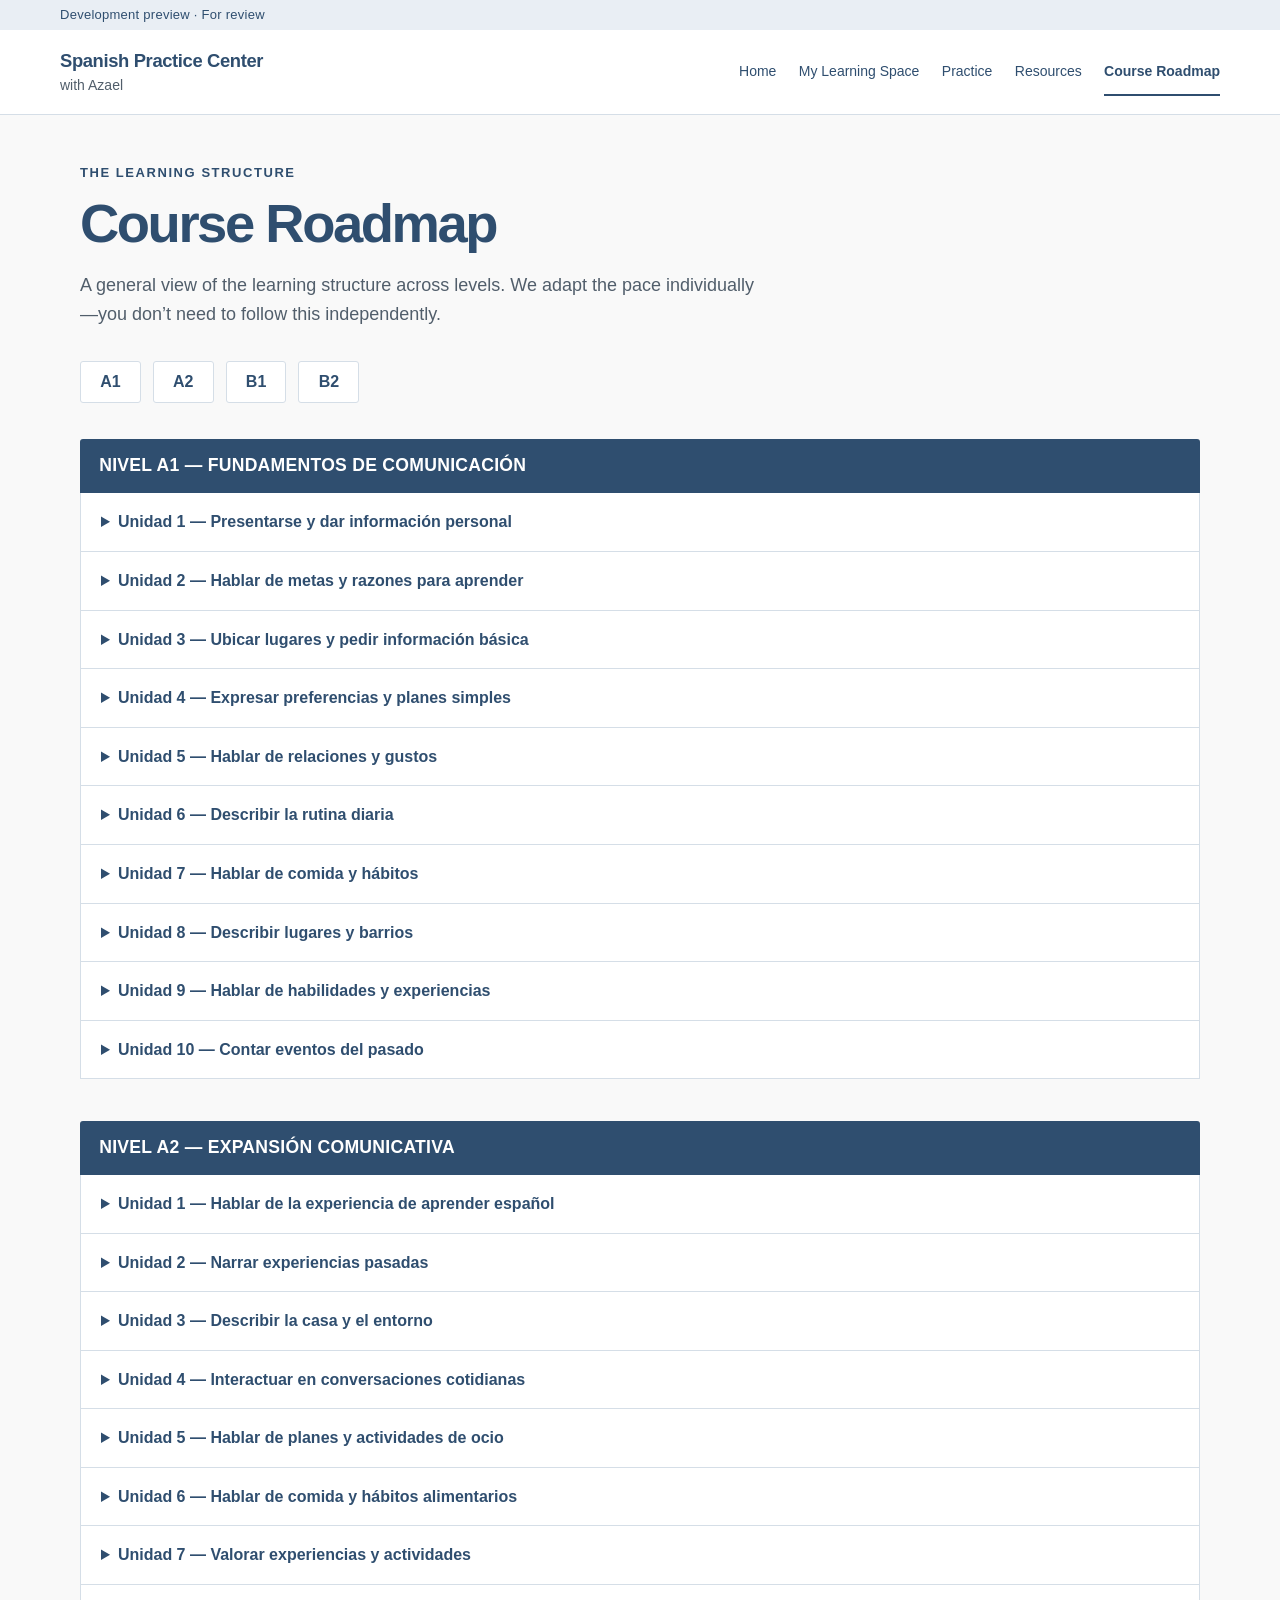
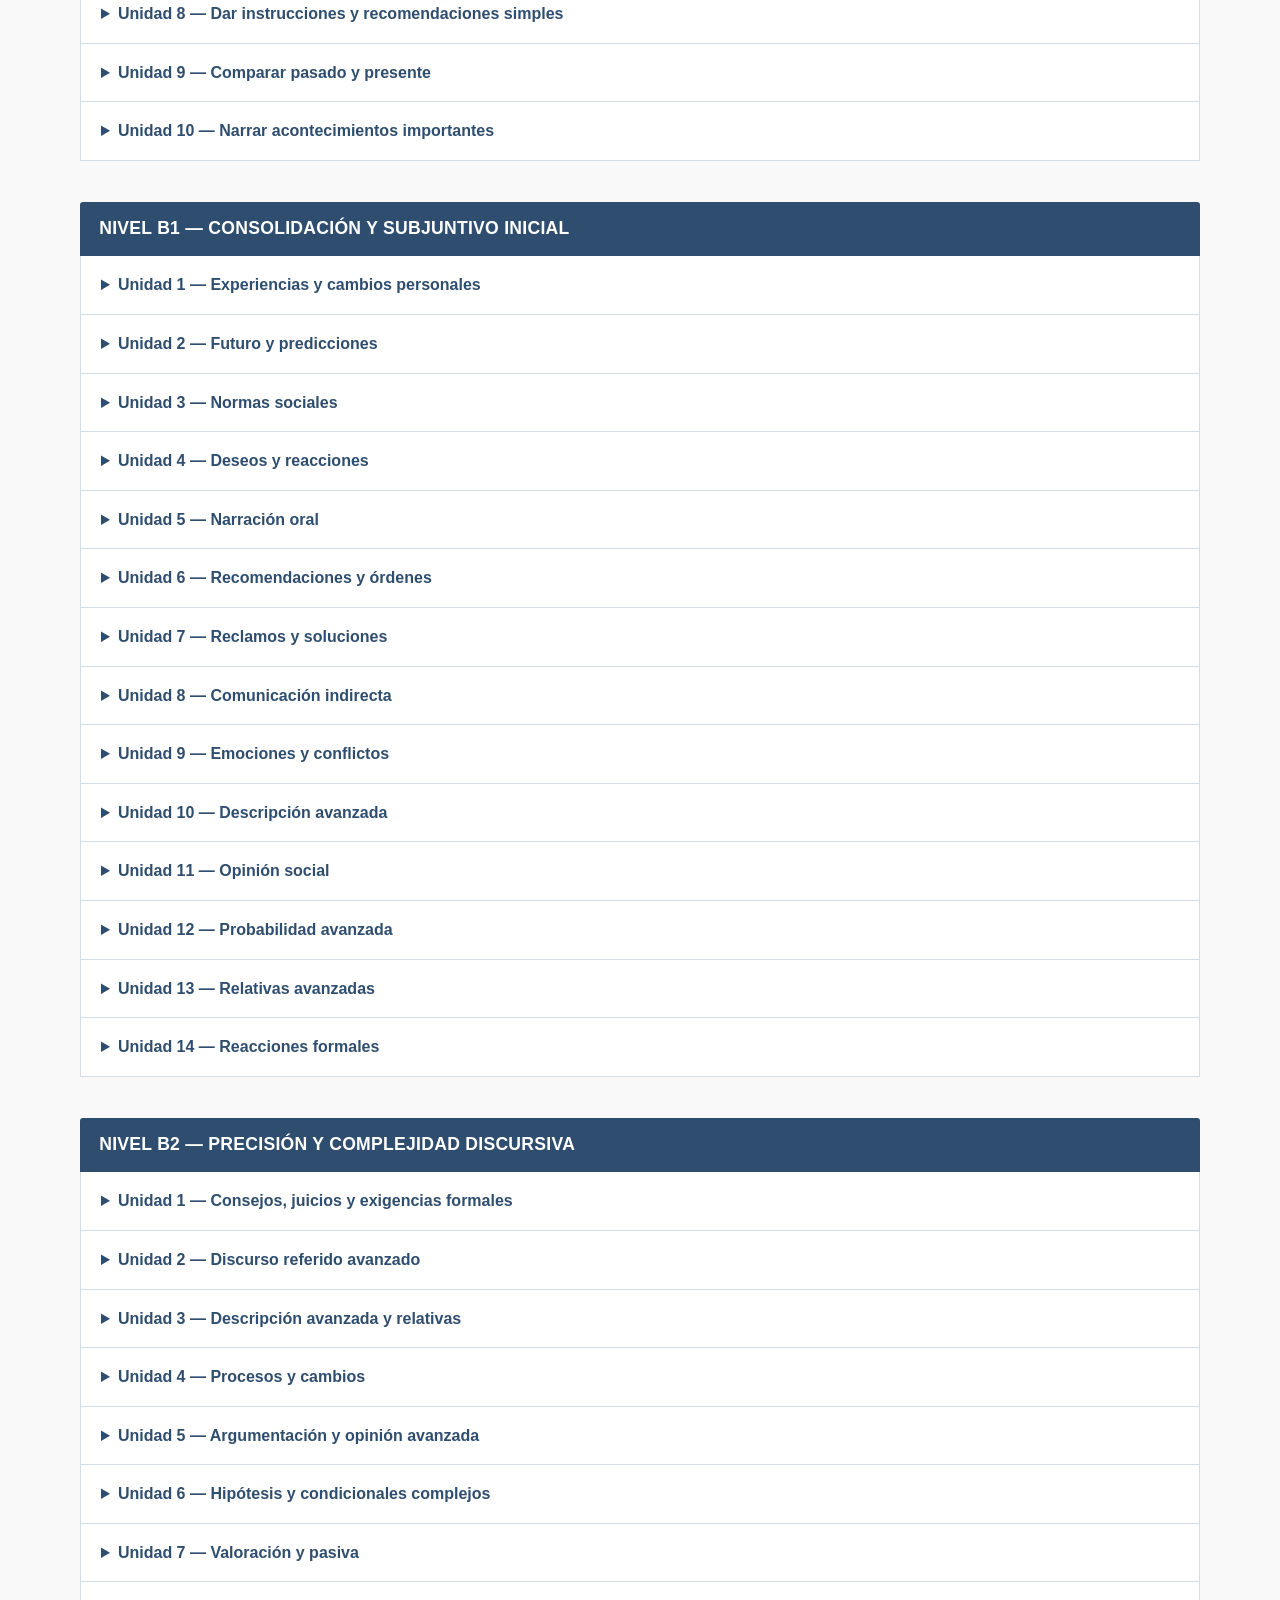
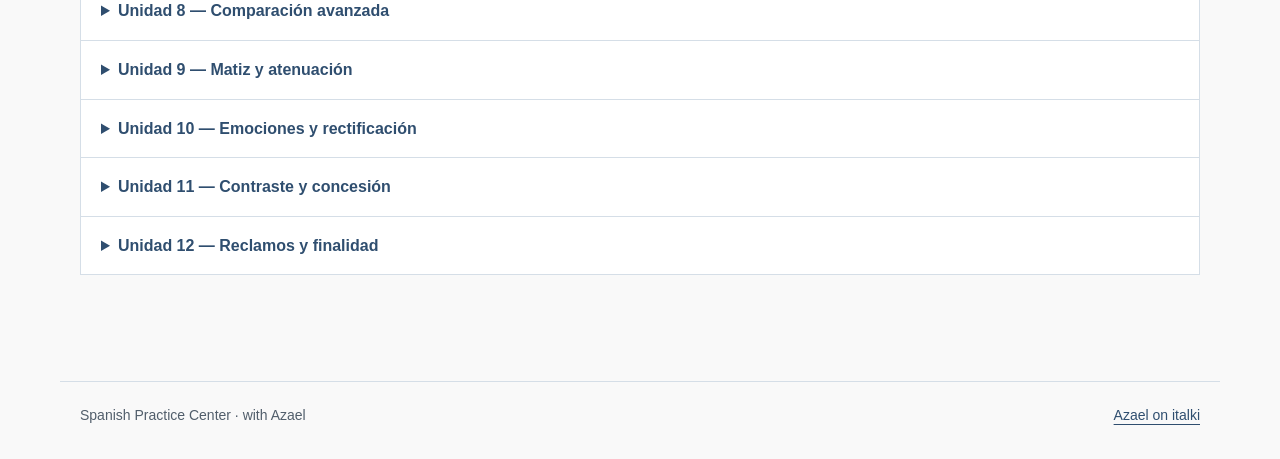
==== course-roadmap.html @ f2bdcb7d "Build development portal and connect verified learning resources" ====
<!doctype html>
<html lang="en"><head><meta charset="utf-8"><meta name="viewport" content="width=device-width,initial-scale=1"><meta name="robots" content="noindex,nofollow"><meta name="description" content="Your Spanish learning materials, practice tools and course roadmap with Azael."><title>Course Roadmap · Spanish Practice Center</title><link rel="stylesheet" href="assets/styles.css"><script type="module" src="assets/app.js"></script></head>
<body><a class="skip" href="#main">Skip to content</a><div class="preview">Development preview <span>· For review</span></div><header><div class="header-inner"><a class="brand" href="index.html"><strong>Spanish Practice Center</strong><span>with Azael</span></a><button class="menu-toggle" aria-expanded="false" aria-controls="navigation" hidden>Menu</button><nav id="navigation" aria-label="Main navigation"><a href="index.html">Home</a><a href="my-learning-space.html">My Learning Space</a><a href="practice.html">Practice</a><a href="resources.html">Resources</a><a href="course-roadmap.html" aria-current="page">Course Roadmap</a></nav></div></header><main id="main"><div class="intro"><p class="eyebrow">THE LEARNING STRUCTURE</p><h1>Course Roadmap</h1><p class="lede">A general view of the learning structure across levels. We adapt the pace individually—you don’t need to follow this independently.</p></div><div class="level-links" aria-label="Jump to level"><a href="#level-0">A1</a><a href="#level-1">A2</a><a href="#level-2">B1</a><a href="#level-3">B2</a></div><div class="roadmap"><section id="level-0" lang="es"><div class="level-heading"><h2>NIVEL A1 — FUNDAMENTOS DE COMUNICACIÓN</h2></div><details><summary>Unidad 1 — Presentarse y dar información personal</summary><p>Gramática principal: Ser, estar, tener, llamarse · Presente regular</p></details><details><summary>Unidad 2 — Hablar de metas y razones para aprender</summary><p>Gramática principal: Presente de indicativo · Pronombres sujeto · Preposiciones básicas</p></details><details><summary>Unidad 3 — Ubicar lugares y pedir información básica</summary><p>Gramática principal: Estar · Hay · Interrogativos · Cuantificadores</p></details><details><summary>Unidad 4 — Expresar preferencias y planes simples</summary><p>Gramática principal: Demostrativos · Tener que + infinitivo · Verbo ir</p></details><details><summary>Unidad 5 — Hablar de relaciones y gustos</summary><p>Gramática principal: Posesivos · Verbo gustar</p></details><details><summary>Unidad 6 — Describir la rutina diaria</summary><p>Gramática principal: Presente irregular · Reflexivos · Marcadores temporales</p></details><details><summary>Unidad 7 — Hablar de comida y hábitos</summary><p>Gramática principal: Forma impersonal con se · Verbos poner y traer</p></details><details><summary>Unidad 8 — Describir lugares y barrios</summary><p>Gramática principal: Cuantificadores · Preposiciones de lugar</p></details><details><summary>Unidad 9 — Hablar de habilidades y experiencias</summary><p>Gramática principal: Saber + infinitivo · Pretérito perfecto</p></details><details><summary>Unidad 10 — Contar eventos del pasado</summary><p>Gramática principal: Pretérito indefinido · Marcadores del pasado</p></details></section><section id="level-1" lang="es"><div class="level-heading"><h2>NIVEL A2 — EXPANSIÓN COMUNICATIVA</h2></div><details><summary>Unidad 1 — Hablar de la experiencia de aprender español</summary><p>Gramática principal: Presente irregular · Verbos reflexivos · Duración con desde / hace</p></details><details><summary>Unidad 2 — Narrar experiencias pasadas</summary><p>Gramática principal: Pretérito indefinido · Marcadores temporales</p></details><details><summary>Unidad 3 — Describir la casa y el entorno</summary><p>Gramática principal: Comparativos · Ser vs estar · Preposiciones</p></details><details><summary>Unidad 4 — Interactuar en conversaciones cotidianas</summary><p>Gramática principal: Condicional de cortesía · Estar + gerundio</p></details><details><summary>Unidad 5 — Hablar de planes y actividades de ocio</summary><p>Gramática principal: Ir a + infinitivo · Pretérito perfecto</p></details><details><summary>Unidad 6 — Hablar de comida y hábitos alimentarios</summary><p>Gramática principal: Pronombres OD · Impersonal con se</p></details><details><summary>Unidad 7 — Valorar experiencias y actividades</summary><p>Gramática principal: Perfecto vs indefinido · Valoraciones</p></details><details><summary>Unidad 8 — Dar instrucciones y recomendaciones simples</summary><p>Gramática principal: Imperativo afirmativo · Verbos de estado</p></details><details><summary>Unidad 9 — Comparar pasado y presente</summary><p>Gramática principal: Pretérito imperfecto · Contraste pasado-presente</p></details><details><summary>Unidad 10 — Narrar acontecimientos importantes</summary><p>Gramática principal: Indefinido irregular · Contraste de pasados</p></details></section><section id="level-2" lang="es"><div class="level-heading"><h2>NIVEL B1 — CONSOLIDACIÓN Y SUBJUNTIVO INICIAL</h2></div><details><summary>Unidad 1 — Experiencias y cambios personales</summary><p>Gramática principal: Contraste de pasados · Perífrasis de continuidad</p></details><details><summary>Unidad 2 — Futuro y predicciones</summary><p>Gramática principal: Futuro simple · Condicional básico</p></details><details><summary>Unidad 3 — Normas sociales</summary><p>Gramática principal: Obligación · Prohibición · Soler + infinitivo</p></details><details><summary>Unidad 4 — Deseos y reacciones</summary><p>Gramática principal: Subjuntivo de deseo</p></details><details><summary>Unidad 5 — Narración oral</summary><p>Gramática principal: Presente narrativo · Pluscuamperfecto</p></details><details><summary>Unidad 6 — Recomendaciones y órdenes</summary><p>Gramática principal: Imperativo · Pronombres combinados</p></details><details><summary>Unidad 7 — Reclamos y soluciones</summary><p>Gramática principal: Subjuntivo de influencia</p></details><details><summary>Unidad 8 — Comunicación indirecta</summary><p>Gramática principal: Estilo indirecto</p></details><details><summary>Unidad 9 — Emociones y conflictos</summary><p>Gramática principal: Subjuntivo emocional</p></details><details><summary>Unidad 10 — Descripción avanzada</summary><p>Gramática principal: Superlativos · Relativas básicas</p></details><details><summary>Unidad 11 — Opinión social</summary><p>Gramática principal: Subjuntivo de opinión · Condicional</p></details><details><summary>Unidad 12 — Probabilidad avanzada</summary><p>Gramática principal: Futuro perfecto · Condicional</p></details><details><summary>Unidad 13 — Relativas avanzadas</summary><p>Gramática principal: Relativas indicativo vs subjuntivo</p></details><details><summary>Unidad 14 — Reacciones formales</summary><p>Gramática principal: Perfecto de subjuntivo</p></details></section><section id="level-3" lang="es"><div class="level-heading"><h2>NIVEL B2 — PRECISIÓN Y COMPLEJIDAD DISCURSIVA</h2></div><details><summary>Unidad 1 — Consejos, juicios y exigencias formales</summary><p>Gramática principal: Subjuntivo presente e imperfecto</p></details><details><summary>Unidad 2 — Discurso referido avanzado</summary><p>Gramática principal: Estilo indirecto avanzado</p></details><details><summary>Unidad 3 — Descripción avanzada y relativas</summary><p>Gramática principal: Relativas complejas</p></details><details><summary>Unidad 4 — Procesos y cambios</summary><p>Gramática principal: Perífrasis verbales avanzadas</p></details><details><summary>Unidad 5 — Argumentación y opinión avanzada</summary><p>Gramática principal: Conectores argumentativos</p></details><details><summary>Unidad 6 — Hipótesis y condicionales complejos</summary><p>Gramática principal: Condicionales irreales</p></details><details><summary>Unidad 7 — Valoración y pasiva</summary><p>Gramática principal: Voz pasiva</p></details><details><summary>Unidad 8 — Comparación avanzada</summary><p>Gramática principal: Comparativos complejos · Como si + subjuntivo</p></details><details><summary>Unidad 9 — Matiz y atenuación</summary><p>Gramática principal: Atenuadores e intensificadores</p></details><details><summary>Unidad 10 — Emociones y rectificación</summary><p>Gramática principal: Subjuntivo en reacción emocional</p></details><details><summary>Unidad 11 — Contraste y concesión</summary><p>Gramática principal: Aunque + indicativo / subjuntivo</p></details><details><summary>Unidad 12 — Reclamos y finalidad</summary><p>Gramática principal: Oraciones finales · Subjuntivo formal</p></details></section></div></main><footer><span>Spanish Practice Center · with Azael</span><a class="" href="https://www.italki.com/en/teacher/1284133">Azael on italki</a></footer></body></html>
---- assets/styles.css ----
:root{--ink:#1c1c1c;--blue:#2f4e6f;--accent:#4f79a7;--paper:#f9f9f9;--soft:#eef3f8;--line:#d5dee7;--muted:#515e6b;font-family:Arial,Helvetica,sans-serif;color:var(--ink);background:var(--paper);font-size:16px;line-height:1.6}*{box-sizing:border-box}body{margin:0}a{color:var(--blue);text-underline-offset:4px}a:hover{text-decoration-thickness:2px}a,button,input,summary{-webkit-tap-highlight-color:transparent}a:focus-visible,button:focus-visible,summary:focus-visible,input:focus-visible{outline:3px solid #986019;outline-offset:5px}button,input{font:inherit}button,summary{cursor:pointer}.skip{position:absolute;top:-100px;left:1rem;padding:.7rem 1rem;background:white;z-index:10}.skip:focus{top:1rem}.preview{background:#e9eef4;color:var(--blue);font-size:.8125rem;padding:.3rem max(1.25rem,calc((100% - 1160px)/2));letter-spacing:.02em}header{border-bottom:1px solid var(--line);background:#fff}.header-inner{max-width:1200px;margin:auto;padding:1.15rem 1.25rem;display:flex;align-items:center;justify-content:space-between;gap:2rem}.brand{text-decoration:none;line-height:1.35;flex-shrink:0}.brand strong{display:block;font-size:1.15rem;letter-spacing:-.02em}.brand span{font-size:.875rem;color:var(--muted)}nav{display:flex;gap:1.4rem;align-items:center}nav a{text-decoration:none;font-size:.875rem;padding:.7rem 0;border-bottom:2px solid transparent}nav a[aria-current=page]{border-color:var(--blue);font-weight:bold}nav a:hover{border-color:var(--accent)}main{max-width:1160px;margin:auto;padding:3rem 1.25rem 4rem;min-height:75vh}.intro{margin-bottom:2rem;max-width:780px}.eyebrow{text-transform:uppercase;font-size:.8125rem;font-weight:700;letter-spacing:.12em;color:var(--blue);margin:0 0 .65rem}h1{font-size:clamp(2rem,4.5vw,3.4rem);letter-spacing:-.045em;line-height:1.12;font-weight:700;color:var(--blue);margin:0 0 1rem}h2{font-size:1.55rem;letter-spacing:-.025em;line-height:1.25;margin:0 0 .8rem}h3{font-size:1.075rem;line-height:1.4;margin:0 0 .35rem}p{margin:0 0 1rem}.lede{font-size:1.125rem;color:var(--muted);max-width:680px}.primary-grid,.tool-grid{display:grid;grid-template-columns:repeat(2,minmax(0,1fr));gap:1.25rem}.primary-card{padding:2rem;text-decoration:none;border:1px solid var(--line);border-radius:5px;display:flex;flex-direction:column;transition:border-color .15s,transform .15s}.primary-card:hover{transform:translateY(-2px);border-color:var(--accent)}.primary-card h2{font-size:1.9rem}.primary-card p:not(.eyebrow){max-width:390px}.primary-card.dark{background:var(--blue);color:white;border-color:var(--blue)}.dark .eyebrow{color:#dbe7f3}.primary-card.light{background:var(--soft);color:var(--blue)}.action{display:flex;justify-content:space-between;gap:1rem;font-weight:bold;margin-top:auto;padding-top:1.4rem}.today{display:grid;grid-template-columns:1fr 1fr;gap:3rem;margin-top:2.7rem;padding-bottom:2rem;border-bottom:1px solid var(--line)}.today p:not(.eyebrow){color:var(--muted);max-width:400px}.today ol{margin:0;padding-left:1.5rem}.today li{padding:.35rem 0 .6rem .3rem}.quick{padding-top:1.8rem}.quick>div{display:grid;grid-template-columns:1fr 1fr;gap:2rem}.quick a{text-decoration:none}.quick strong,.quick span{display:block}.quick span{font-size:.9375rem;color:var(--muted)}footer{max-width:1160px;margin:auto;border-top:1px solid var(--line);padding:1.4rem 1.25rem 2rem;display:flex;justify-content:space-between;gap:1rem;font-size:.875rem;color:var(--muted)}.lookup{display:grid;grid-template-columns:1.25fr 1fr;border:1px solid var(--line);background:white;border-radius:5px;overflow:hidden}.lookup>div{padding:2.3rem}.lookup aside{background:var(--soft);padding:2.3rem}.lookup form{margin-top:1.5rem;max-width:400px}label{display:block;font-weight:bold;margin-bottom:.4rem}input{width:100%;border:1px solid #7d8d9f;border-radius:3px;padding:.7rem .9rem;background:white;color:var(--ink)}input[aria-invalid=true]{border:2px solid #a32929}.button{display:inline-block;margin-top:1rem;border:1px solid var(--blue);border-radius:3px;background:var(--blue);color:#fff;padding:.75rem 1rem;text-decoration:none;font-weight:bold}.button:hover{background:#233d59}.button:disabled{opacity:.65;cursor:wait}#lookup-message{margin-top:1rem;font-size:.9375rem}#lookup-message:empty{display:none}.tool-card{padding:1.8rem;background:white;border:1px solid var(--line);border-top:3px solid var(--blue);border-radius:3px;display:flex;flex-direction:column}.tool-card p:not(.eyebrow){color:var(--muted)}.text-link{font-weight:bold;margin-top:auto}.note{margin-top:1.5rem;color:var(--muted);font-size:.9375rem}.resource-section{margin-top:2.2rem}.resource-list{border-top:1px solid var(--line)}.resource-row{display:flex;align-items:center;justify-content:space-between;gap:2rem;padding:1.2rem 0;border-bottom:1px solid var(--line);text-decoration:none}.resource-row p{margin:0;color:var(--muted);font-size:.9375rem}.resource-row:hover h3{text-decoration:underline}.pending{font-size:.8125rem;white-space:nowrap;color:var(--muted);background:#e9eef4;padding:.2rem .6rem;border-radius:3px}.roadmap-link{margin-top:2rem;padding:1.5rem;background:var(--soft)}.level-links{display:flex;gap:.75rem;margin:1.6rem 0 2.3rem}.level-links a{border:1px solid var(--line);padding:.45rem 1.2rem;text-decoration:none;font-weight:bold;border-radius:3px;background:#fff}.level-links a:hover{background:var(--soft)}.roadmap section{margin-bottom:2.6rem;scroll-margin-top:1rem}.level-heading{padding:1rem 1.2rem;background:var(--blue);color:white;border-radius:3px 3px 0 0}.level-heading h2{font-size:1.1rem;letter-spacing:.015em;margin:0}.roadmap details{background:white;border:1px solid var(--line);border-top:0}.roadmap summary{padding:1rem 1.25rem;font-weight:bold;color:var(--blue)}.roadmap summary:hover{background:var(--soft)}.roadmap details p{margin:0;padding:0 1.25rem 1.2rem 2.4rem;color:var(--muted)}.menu-toggle{padding:.5rem .8rem;color:var(--blue);background:white;border:1px solid var(--line);border-radius:3px}[hidden]{display:none!important}@media(max-width:980px){.header-inner{flex-wrap:wrap;gap:.8rem}nav{width:100%;justify-content:space-between;gap:1rem}.primary-card{padding:1.6rem}main{padding-top:2rem}}@media(max-width:640px){.header-inner{gap:1rem}.brand strong{font-size:1rem}.preview{font-size:.75rem}.menu-toggle:not([hidden]){display:block}nav{flex-direction:column;align-items:stretch;gap:0}nav a{padding:.7rem .4rem}main{padding:1.8rem 1.25rem 3rem}.intro{margin-bottom:1.5rem}.lede{font-size:1rem}.primary-grid,.tool-grid,.today,.quick>div,.lookup{grid-template-columns:1fr}.primary-card{padding:1.5rem}.primary-card h2{font-size:1.65rem}.today{gap:1rem;margin-top:2rem}.quick>div{gap:1.2rem}.lookup>div,.lookup aside{padding:1.5rem}.resource-row{align-items:flex-start;gap:.6rem;flex-direction:column}.pending{white-space:normal}.level-links{gap:.5rem;justify-content:space-between}.level-links a{padding:.45rem .9rem}.roadmap summary{padding:1rem}.level-heading{padding:1rem}.roadmap details p{padding:0 1rem 1rem 1.4rem}footer{flex-direction:column}.tool-card{padding:1.5rem}}@media(prefers-reduced-motion:reduce){*,*:before,*:after{transition:none!important;scroll-behavior:auto!important}}
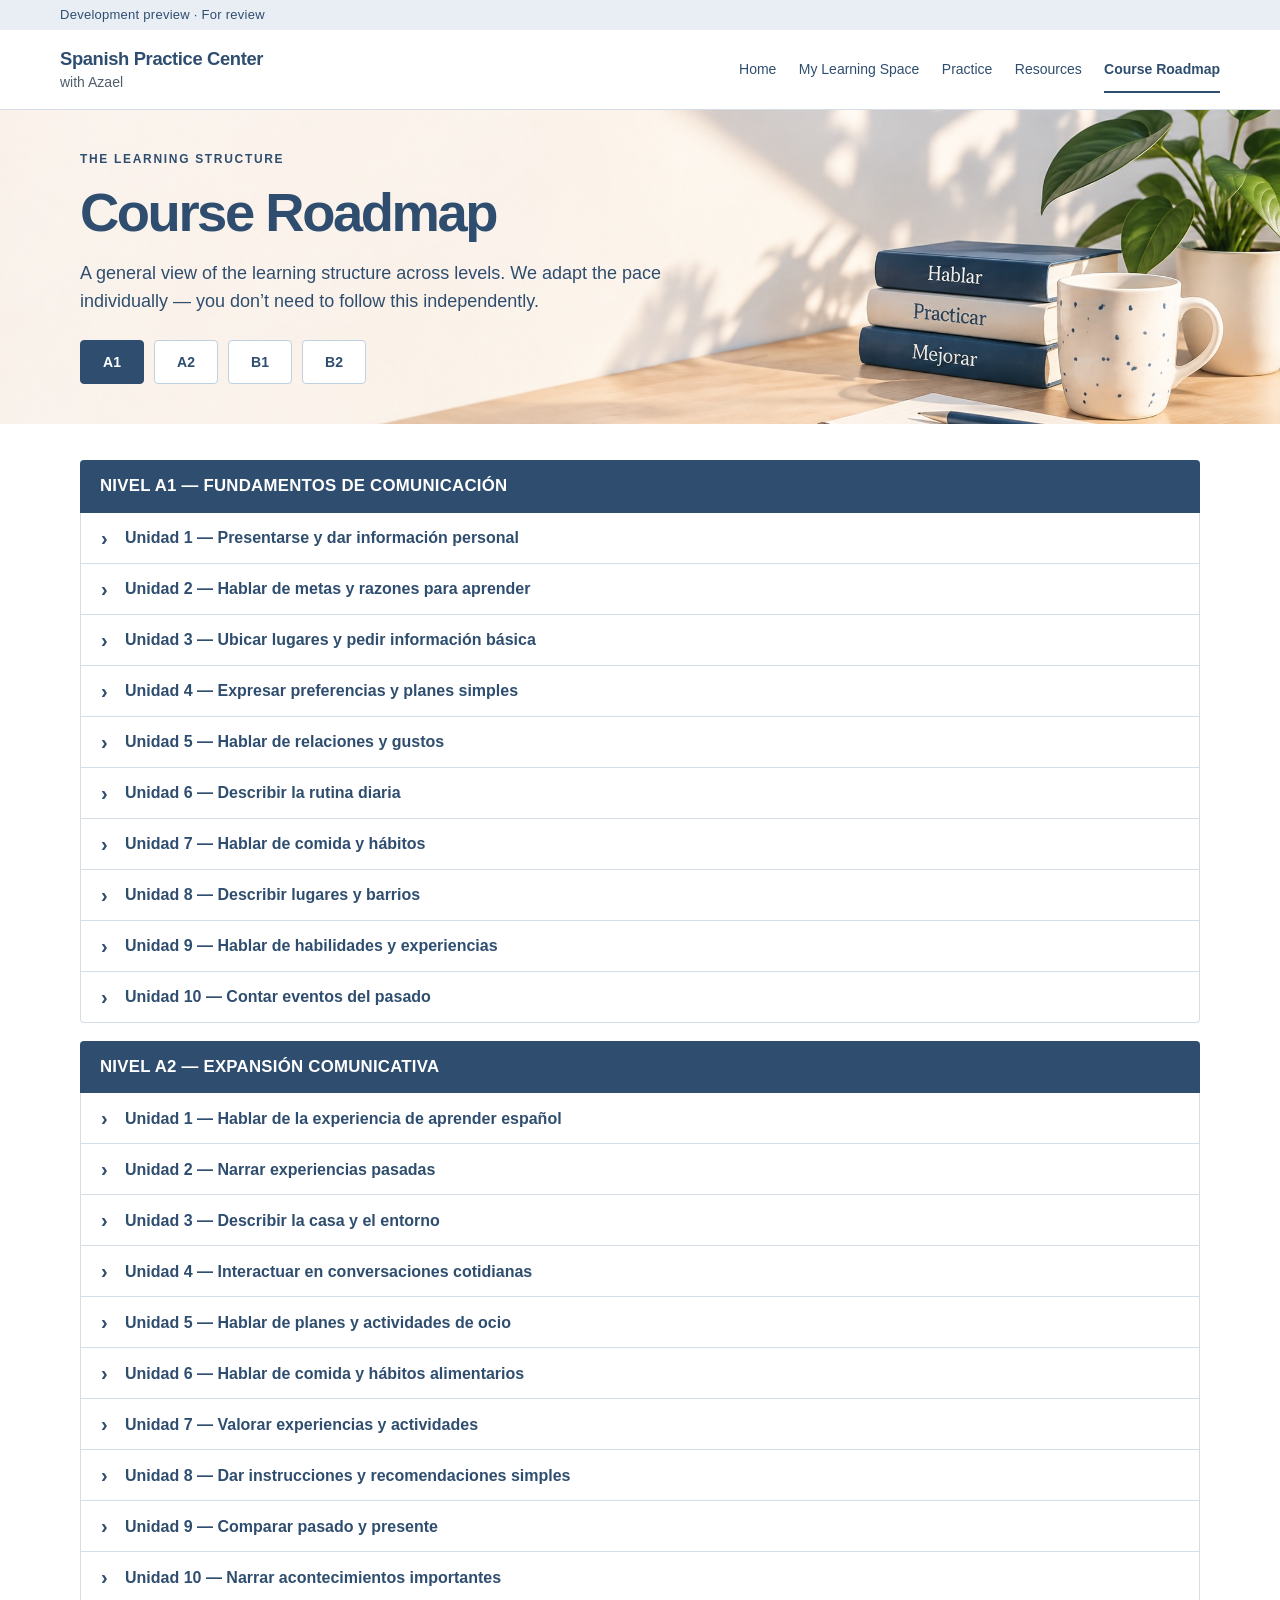
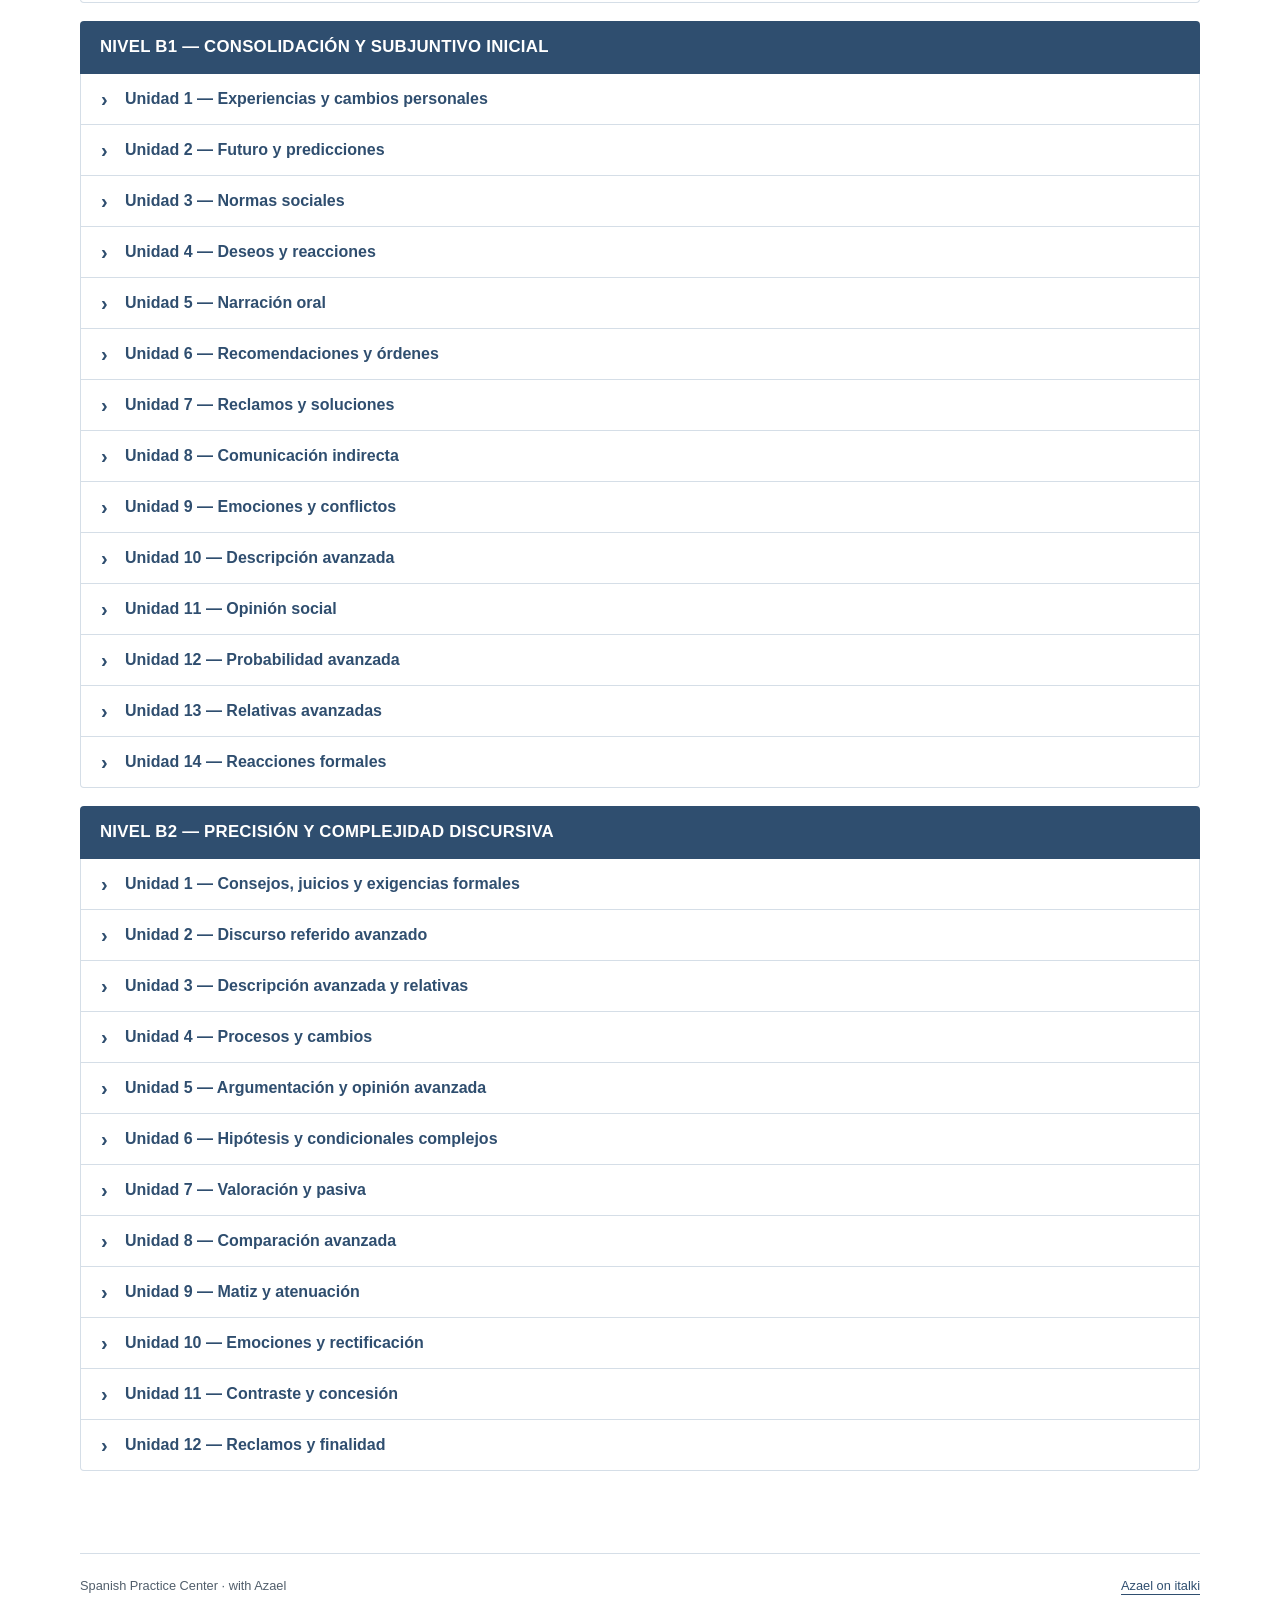
==== commit 15155bc8: "Refine Course Roadmap visual presentation" ====
--- a/course-roadmap.html
+++ b/course-roadmap.html
@@ -1,3 +1,62 @@
 <!doctype html>
-<html lang="en"><head><meta charset="utf-8"><meta name="viewport" content="width=device-width,initial-scale=1"><meta name="robots" content="noindex,nofollow"><meta name="description" content="Your Spanish learning materials, practice tools and course roadmap with Azael."><title>Course Roadmap · Spanish Practice Center</title><link rel="stylesheet" href="assets/styles.css"><script type="module" src="assets/app.js"></script></head>
-<body><a class="skip" href="#main">Skip to content</a><div class="preview">Development preview <span>· For review</span></div><header><div class="header-inner"><a class="brand" href="index.html"><strong>Spanish Practice Center</strong><span>with Azael</span></a><button class="menu-toggle" aria-expanded="false" aria-controls="navigation" hidden>Menu</button><nav id="navigation" aria-label="Main navigation"><a href="index.html">Home</a><a href="my-learning-space.html">My Learning Space</a><a href="practice.html">Practice</a><a href="resources.html">Resources</a><a href="course-roadmap.html" aria-current="page">Course Roadmap</a></nav></div></header><main id="main"><div class="intro"><p class="eyebrow">THE LEARNING STRUCTURE</p><h1>Course Roadmap</h1><p class="lede">A general view of the learning structure across levels. We adapt the pace individually—you don’t need to follow this independently.</p></div><div class="level-links" aria-label="Jump to level"><a href="#level-0">A1</a><a href="#level-1">A2</a><a href="#level-2">B1</a><a href="#level-3">B2</a></div><div class="roadmap"><section id="level-0" lang="es"><div class="level-heading"><h2>NIVEL A1 — FUNDAMENTOS DE COMUNICACIÓN</h2></div><details><summary>Unidad 1 — Presentarse y dar información personal</summary><p>Gramática principal: Ser, estar, tener, llamarse · Presente regular</p></details><details><summary>Unidad 2 — Hablar de metas y razones para aprender</summary><p>Gramática principal: Presente de indicativo · Pronombres sujeto · Preposiciones básicas</p></details><details><summary>Unidad 3 — Ubicar lugares y pedir información básica</summary><p>Gramática principal: Estar · Hay · Interrogativos · Cuantificadores</p></details><details><summary>Unidad 4 — Expresar preferencias y planes simples</summary><p>Gramática principal: Demostrativos · Tener que + infinitivo · Verbo ir</p></details><details><summary>Unidad 5 — Hablar de relaciones y gustos</summary><p>Gramática principal: Posesivos · Verbo gustar</p></details><details><summary>Unidad 6 — Describir la rutina diaria</summary><p>Gramática principal: Presente irregular · Reflexivos · Marcadores temporales</p></details><details><summary>Unidad 7 — Hablar de comida y hábitos</summary><p>Gramática principal: Forma impersonal con se · Verbos poner y traer</p></details><details><summary>Unidad 8 — Describir lugares y barrios</summary><p>Gramática principal: Cuantificadores · Preposiciones de lugar</p></details><details><summary>Unidad 9 — Hablar de habilidades y experiencias</summary><p>Gramática principal: Saber + infinitivo · Pretérito perfecto</p></details><details><summary>Unidad 10 — Contar eventos del pasado</summary><p>Gramática principal: Pretérito indefinido · Marcadores del pasado</p></details></section><section id="level-1" lang="es"><div class="level-heading"><h2>NIVEL A2 — EXPANSIÓN COMUNICATIVA</h2></div><details><summary>Unidad 1 — Hablar de la experiencia de aprender español</summary><p>Gramática principal: Presente irregular · Verbos reflexivos · Duración con desde / hace</p></details><details><summary>Unidad 2 — Narrar experiencias pasadas</summary><p>Gramática principal: Pretérito indefinido · Marcadores temporales</p></details><details><summary>Unidad 3 — Describir la casa y el entorno</summary><p>Gramática principal: Comparativos · Ser vs estar · Preposiciones</p></details><details><summary>Unidad 4 — Interactuar en conversaciones cotidianas</summary><p>Gramática principal: Condicional de cortesía · Estar + gerundio</p></details><details><summary>Unidad 5 — Hablar de planes y actividades de ocio</summary><p>Gramática principal: Ir a + infinitivo · Pretérito perfecto</p></details><details><summary>Unidad 6 — Hablar de comida y hábitos alimentarios</summary><p>Gramática principal: Pronombres OD · Impersonal con se</p></details><details><summary>Unidad 7 — Valorar experiencias y actividades</summary><p>Gramática principal: Perfecto vs indefinido · Valoraciones</p></details><details><summary>Unidad 8 — Dar instrucciones y recomendaciones simples</summary><p>Gramática principal: Imperativo afirmativo · Verbos de estado</p></details><details><summary>Unidad 9 — Comparar pasado y presente</summary><p>Gramática principal: Pretérito imperfecto · Contraste pasado-presente</p></details><details><summary>Unidad 10 — Narrar acontecimientos importantes</summary><p>Gramática principal: Indefinido irregular · Contraste de pasados</p></details></section><section id="level-2" lang="es"><div class="level-heading"><h2>NIVEL B1 — CONSOLIDACIÓN Y SUBJUNTIVO INICIAL</h2></div><details><summary>Unidad 1 — Experiencias y cambios personales</summary><p>Gramática principal: Contraste de pasados · Perífrasis de continuidad</p></details><details><summary>Unidad 2 — Futuro y predicciones</summary><p>Gramática principal: Futuro simple · Condicional básico</p></details><details><summary>Unidad 3 — Normas sociales</summary><p>Gramática principal: Obligación · Prohibición · Soler + infinitivo</p></details><details><summary>Unidad 4 — Deseos y reacciones</summary><p>Gramática principal: Subjuntivo de deseo</p></details><details><summary>Unidad 5 — Narración oral</summary><p>Gramática principal: Presente narrativo · Pluscuamperfecto</p></details><details><summary>Unidad 6 — Recomendaciones y órdenes</summary><p>Gramática principal: Imperativo · Pronombres combinados</p></details><details><summary>Unidad 7 — Reclamos y soluciones</summary><p>Gramática principal: Subjuntivo de influencia</p></details><details><summary>Unidad 8 — Comunicación indirecta</summary><p>Gramática principal: Estilo indirecto</p></details><details><summary>Unidad 9 — Emociones y conflictos</summary><p>Gramática principal: Subjuntivo emocional</p></details><details><summary>Unidad 10 — Descripción avanzada</summary><p>Gramática principal: Superlativos · Relativas básicas</p></details><details><summary>Unidad 11 — Opinión social</summary><p>Gramática principal: Subjuntivo de opinión · Condicional</p></details><details><summary>Unidad 12 — Probabilidad avanzada</summary><p>Gramática principal: Futuro perfecto · Condicional</p></details><details><summary>Unidad 13 — Relativas avanzadas</summary><p>Gramática principal: Relativas indicativo vs subjuntivo</p></details><details><summary>Unidad 14 — Reacciones formales</summary><p>Gramática principal: Perfecto de subjuntivo</p></details></section><section id="level-3" lang="es"><div class="level-heading"><h2>NIVEL B2 — PRECISIÓN Y COMPLEJIDAD DISCURSIVA</h2></div><details><summary>Unidad 1 — Consejos, juicios y exigencias formales</summary><p>Gramática principal: Subjuntivo presente e imperfecto</p></details><details><summary>Unidad 2 — Discurso referido avanzado</summary><p>Gramática principal: Estilo indirecto avanzado</p></details><details><summary>Unidad 3 — Descripción avanzada y relativas</summary><p>Gramática principal: Relativas complejas</p></details><details><summary>Unidad 4 — Procesos y cambios</summary><p>Gramática principal: Perífrasis verbales avanzadas</p></details><details><summary>Unidad 5 — Argumentación y opinión avanzada</summary><p>Gramática principal: Conectores argumentativos</p></details><details><summary>Unidad 6 — Hipótesis y condicionales complejos</summary><p>Gramática principal: Condicionales irreales</p></details><details><summary>Unidad 7 — Valoración y pasiva</summary><p>Gramática principal: Voz pasiva</p></details><details><summary>Unidad 8 — Comparación avanzada</summary><p>Gramática principal: Comparativos complejos · Como si + subjuntivo</p></details><details><summary>Unidad 9 — Matiz y atenuación</summary><p>Gramática principal: Atenuadores e intensificadores</p></details><details><summary>Unidad 10 — Emociones y rectificación</summary><p>Gramática principal: Subjuntivo en reacción emocional</p></details><details><summary>Unidad 11 — Contraste y concesión</summary><p>Gramática principal: Aunque + indicativo / subjuntivo</p></details><details><summary>Unidad 12 — Reclamos y finalidad</summary><p>Gramática principal: Oraciones finales · Subjuntivo formal</p></details></section></div></main><footer><span>Spanish Practice Center · with Azael</span><a class="" href="https://www.italki.com/en/teacher/1284133">Azael on italki</a></footer></body></html>+<html lang="en"><head><meta charset="utf-8"><meta name="viewport" content="width=device-width,initial-scale=1"><meta name="robots" content="noindex,nofollow"><meta name="description" content="Your Spanish learning materials, practice tools and course roadmap with Azael."><title>Course Roadmap · Spanish Practice Center</title><link rel="stylesheet" href="assets/styles.css"><script type="module" src="assets/app.js"></script><style>
+/* Course Roadmap-only presentation; curriculum content and native details behavior stay unchanged. */
+.roadmap-page { background:#fff; color:var(--muted); }
+.roadmap-page main { max-width:none; padding:0; }
+.roadmap-page .header-inner { padding-block:1rem; }
+.roadmap-container { width:min(100% - 48px,1120px); margin-inline:auto; }
+.roadmap-page .eyebrow { font-size:.75rem; letter-spacing:.14em; margin:0 0 14px; }
+.roadmap-page h1,.roadmap-page h2 { color:var(--blue); }
+.roadmap-page h1 { font-size:clamp(2.4rem,4.5vw,3.4rem); margin:0 0 16px; }
+.roadmap-hero { position:relative; isolation:isolate; overflow:hidden; background:#f8f5ed; }
+.roadmap-hero-image { position:absolute; inset:0; z-index:0; width:100%; height:100%; object-fit:cover; object-position:center 58%; }
+.roadmap-hero .roadmap-container { position:relative; z-index:1; min-height:280px; padding-block:40px; }
+.roadmap-hero-copy { max-width:650px; }
+.roadmap-hero-copy .lede { max-width:620px; color:var(--blue); line-height:1.55; margin-bottom:24px; }
+.roadmap-page .level-links { display:flex; flex-direction:row; align-items:center; flex-wrap:wrap; gap:10px; width:auto; margin:0; }
+.roadmap-page .level-links a { display:grid; place-items:center; min-width:64px; min-height:44px; border:1px solid #bfd0df; border-radius:4px; padding:8px 18px; background:#fff; color:var(--blue); text-decoration:none; font-weight:700; }
+.roadmap-page .level-links a:hover { background:var(--soft); border-color:var(--accent); }
+.roadmap-page main:not(:has(.roadmap section:target)) .level-links a:first-child,
+.roadmap-page main:has(#level-0:target) .level-links a[href="#level-0"],
+.roadmap-page main:has(#level-1:target) .level-links a[href="#level-1"],
+.roadmap-page main:has(#level-2:target) .level-links a[href="#level-2"],
+.roadmap-page main:has(#level-3:target) .level-links a[href="#level-3"] { background:var(--blue); border-color:var(--blue); color:#fff; }
+.roadmap-content { padding-block:36px 64px; }
+.roadmap-page .roadmap section { margin:0 0 18px; scroll-margin-top:16px; }
+.roadmap-page .level-heading { padding:15px 20px; background:var(--blue); color:#fff; border-radius:4px 4px 0 0; }
+.roadmap-page .level-heading h2 { color:#fff; font-size:1.05rem; line-height:1.35; letter-spacing:.015em; margin:0; }
+.roadmap-page .roadmap details { background:#fff; border:1px solid var(--line); border-top:0; }
+.roadmap-page .roadmap details:last-child { border-radius:0 0 4px 4px; }
+.roadmap-page .roadmap summary { display:grid; grid-template-columns:16px minmax(0,1fr); gap:8px; align-items:center; min-height:50px; padding:12px 20px; color:var(--blue); font-weight:700; line-height:1.45; list-style:none; }
+.roadmap-page .roadmap summary::-webkit-details-marker { display:none; }
+.roadmap-page .roadmap summary::before { content:"›"; font-size:1.25rem; line-height:1; transform-origin:center; transition:transform .15s ease; }
+.roadmap-page .roadmap details[open] summary::before { transform:rotate(90deg); }
+.roadmap-page .roadmap summary:hover { background:var(--soft); }
+.roadmap-page .roadmap details[open] summary { background:var(--soft); }
+.roadmap-page .roadmap details p { margin:0; padding:11px 20px 13px 44px; background:#f8fafc; color:var(--muted); font-size:.9375rem; line-height:1.5; }
+.roadmap-page footer { max-width:1120px; width:calc(100% - 48px); padding-inline:0; font-size:.8rem; }
+@media(max-width:900px) {
+  .roadmap-hero-copy { max-width:62%; }
+  .roadmap-hero-image { object-position:54% center; opacity:.55; }
+}
+@media(max-width:640px) {
+  .roadmap-page .roadmap-container,.roadmap-page footer { width:calc(100% - 40px); }
+  .roadmap-page .header-inner { padding:16px 20px; }
+  .roadmap-hero .roadmap-container { min-height:0; padding-block:30px; }
+  .roadmap-hero-copy { max-width:none; }
+  .roadmap-hero-image { opacity:.12; object-position:right center; }
+  .roadmap-hero-copy .lede { font-size:1rem; margin-bottom:20px; }
+  .roadmap-page .level-links { gap:8px; }
+  .roadmap-page .level-links a { flex:1 1 64px; min-width:0; padding-inline:10px; }
+  .roadmap-content { padding-block:24px 44px; }
+  .roadmap-page .roadmap section { margin-bottom:14px; }
+  .roadmap-page .level-heading { padding:14px 16px; }
+  .roadmap-page .level-heading h2 { font-size:.95rem; }
+  .roadmap-page .roadmap summary { min-height:52px; padding:12px 14px; gap:6px; }
+  .roadmap-page .roadmap details p { padding:10px 14px 13px 36px; font-size:.9rem; }
+}
+@media(prefers-reduced-motion:reduce) {
+  .roadmap-page .roadmap summary::before { transition:none; }
+}
+</style></head>
+<body class="roadmap-page"><a class="skip" href="#main">Skip to content</a><div class="preview">Development preview <span>· For review</span></div><header><div class="header-inner"><a class="brand" href="index.html"><strong>Spanish Practice Center</strong><span>with Azael</span></a><button class="menu-toggle" aria-expanded="false" aria-controls="navigation" hidden>Menu</button><nav id="navigation" aria-label="Main navigation"><a href="index.html">Home</a><a href="my-learning-space.html">My Learning Space</a><a href="practice.html">Practice</a><a href="resources.html">Resources</a><a href="course-roadmap.html" aria-current="page">Course Roadmap</a></nav></div></header><main id="main"><section class="roadmap-hero" aria-labelledby="roadmap-title"><img class="roadmap-hero-image" src="assets/practice-hero.jpg" alt="" width="2172" height="724" fetchpriority="high"><div class="roadmap-container"><div class="roadmap-hero-copy"><p class="eyebrow">THE LEARNING STRUCTURE</p><h1 id="roadmap-title">Course Roadmap</h1><p class="lede">A general view of the learning structure across levels. We adapt the pace individually — you don’t need to follow this independently.</p><nav class="level-links" aria-label="Jump to level"><a href="#level-0">A1</a><a href="#level-1">A2</a><a href="#level-2">B1</a><a href="#level-3">B2</a></nav></div></div></section><div class="roadmap-container roadmap-content"><div class="roadmap"><section id="level-0" lang="es"><div class="level-heading"><h2>NIVEL A1 — FUNDAMENTOS DE COMUNICACIÓN</h2></div><details><summary>Unidad 1 — Presentarse y dar información personal</summary><p>Gramática principal: Ser, estar, tener, llamarse · Presente regular</p></details><details><summary>Unidad 2 — Hablar de metas y razones para aprender</summary><p>Gramática principal: Presente de indicativo · Pronombres sujeto · Preposiciones básicas</p></details><details><summary>Unidad 3 — Ubicar lugares y pedir información básica</summary><p>Gramática principal: Estar · Hay · Interrogativos · Cuantificadores</p></details><details><summary>Unidad 4 — Expresar preferencias y planes simples</summary><p>Gramática principal: Demostrativos · Tener que + infinitivo · Verbo ir</p></details><details><summary>Unidad 5 — Hablar de relaciones y gustos</summary><p>Gramática principal: Posesivos · Verbo gustar</p></details><details><summary>Unidad 6 — Describir la rutina diaria</summary><p>Gramática principal: Presente irregular · Reflexivos · Marcadores temporales</p></details><details><summary>Unidad 7 — Hablar de comida y hábitos</summary><p>Gramática principal: Forma impersonal con se · Verbos poner y traer</p></details><details><summary>Unidad 8 — Describir lugares y barrios</summary><p>Gramática principal: Cuantificadores · Preposiciones de lugar</p></details><details><summary>Unidad 9 — Hablar de habilidades y experiencias</summary><p>Gramática principal: Saber + infinitivo · Pretérito perfecto</p></details><details><summary>Unidad 10 — Contar eventos del pasado</summary><p>Gramática principal: Pretérito indefinido · Marcadores del pasado</p></details></section><section id="level-1" lang="es"><div class="level-heading"><h2>NIVEL A2 — EXPANSIÓN COMUNICATIVA</h2></div><details><summary>Unidad 1 — Hablar de la experiencia de aprender español</summary><p>Gramática principal: Presente irregular · Verbos reflexivos · Duración con desde / hace</p></details><details><summary>Unidad 2 — Narrar experiencias pasadas</summary><p>Gramática principal: Pretérito indefinido · Marcadores temporales</p></details><details><summary>Unidad 3 — Describir la casa y el entorno</summary><p>Gramática principal: Comparativos · Ser vs estar · Preposiciones</p></details><details><summary>Unidad 4 — Interactuar en conversaciones cotidianas</summary><p>Gramática principal: Condicional de cortesía · Estar + gerundio</p></details><details><summary>Unidad 5 — Hablar de planes y actividades de ocio</summary><p>Gramática principal: Ir a + infinitivo · Pretérito perfecto</p></details><details><summary>Unidad 6 — Hablar de comida y hábitos alimentarios</summary><p>Gramática principal: Pronombres OD · Impersonal con se</p></details><details><summary>Unidad 7 — Valorar experiencias y actividades</summary><p>Gramática principal: Perfecto vs indefinido · Valoraciones</p></details><details><summary>Unidad 8 — Dar instrucciones y recomendaciones simples</summary><p>Gramática principal: Imperativo afirmativo · Verbos de estado</p></details><details><summary>Unidad 9 — Comparar pasado y presente</summary><p>Gramática principal: Pretérito imperfecto · Contraste pasado-presente</p></details><details><summary>Unidad 10 — Narrar acontecimientos importantes</summary><p>Gramática principal: Indefinido irregular · Contraste de pasados</p></details></section><section id="level-2" lang="es"><div class="level-heading"><h2>NIVEL B1 — CONSOLIDACIÓN Y SUBJUNTIVO INICIAL</h2></div><details><summary>Unidad 1 — Experiencias y cambios personales</summary><p>Gramática principal: Contraste de pasados · Perífrasis de continuidad</p></details><details><summary>Unidad 2 — Futuro y predicciones</summary><p>Gramática principal: Futuro simple · Condicional básico</p></details><details><summary>Unidad 3 — Normas sociales</summary><p>Gramática principal: Obligación · Prohibición · Soler + infinitivo</p></details><details><summary>Unidad 4 — Deseos y reacciones</summary><p>Gramática principal: Subjuntivo de deseo</p></details><details><summary>Unidad 5 — Narración oral</summary><p>Gramática principal: Presente narrativo · Pluscuamperfecto</p></details><details><summary>Unidad 6 — Recomendaciones y órdenes</summary><p>Gramática principal: Imperativo · Pronombres combinados</p></details><details><summary>Unidad 7 — Reclamos y soluciones</summary><p>Gramática principal: Subjuntivo de influencia</p></details><details><summary>Unidad 8 — Comunicación indirecta</summary><p>Gramática principal: Estilo indirecto</p></details><details><summary>Unidad 9 — Emociones y conflictos</summary><p>Gramática principal: Subjuntivo emocional</p></details><details><summary>Unidad 10 — Descripción avanzada</summary><p>Gramática principal: Superlativos · Relativas básicas</p></details><details><summary>Unidad 11 — Opinión social</summary><p>Gramática principal: Subjuntivo de opinión · Condicional</p></details><details><summary>Unidad 12 — Probabilidad avanzada</summary><p>Gramática principal: Futuro perfecto · Condicional</p></details><details><summary>Unidad 13 — Relativas avanzadas</summary><p>Gramática principal: Relativas indicativo vs subjuntivo</p></details><details><summary>Unidad 14 — Reacciones formales</summary><p>Gramática principal: Perfecto de subjuntivo</p></details></section><section id="level-3" lang="es"><div class="level-heading"><h2>NIVEL B2 — PRECISIÓN Y COMPLEJIDAD DISCURSIVA</h2></div><details><summary>Unidad 1 — Consejos, juicios y exigencias formales</summary><p>Gramática principal: Subjuntivo presente e imperfecto</p></details><details><summary>Unidad 2 — Discurso referido avanzado</summary><p>Gramática principal: Estilo indirecto avanzado</p></details><details><summary>Unidad 3 — Descripción avanzada y relativas</summary><p>Gramática principal: Relativas complejas</p></details><details><summary>Unidad 4 — Procesos y cambios</summary><p>Gramática principal: Perífrasis verbales avanzadas</p></details><details><summary>Unidad 5 — Argumentación y opinión avanzada</summary><p>Gramática principal: Conectores argumentativos</p></details><details><summary>Unidad 6 — Hipótesis y condicionales complejos</summary><p>Gramática principal: Condicionales irreales</p></details><details><summary>Unidad 7 — Valoración y pasiva</summary><p>Gramática principal: Voz pasiva</p></details><details><summary>Unidad 8 — Comparación avanzada</summary><p>Gramática principal: Comparativos complejos · Como si + subjuntivo</p></details><details><summary>Unidad 9 — Matiz y atenuación</summary><p>Gramática principal: Atenuadores e intensificadores</p></details><details><summary>Unidad 10 — Emociones y rectificación</summary><p>Gramática principal: Subjuntivo en reacción emocional</p></details><details><summary>Unidad 11 — Contraste y concesión</summary><p>Gramática principal: Aunque + indicativo / subjuntivo</p></details><details><summary>Unidad 12 — Reclamos y finalidad</summary><p>Gramática principal: Oraciones finales · Subjuntivo formal</p></details></section></div></div></main><footer><span>Spanish Practice Center · with Azael</span><a class="" href="https://www.italki.com/en/teacher/1284133">Azael on italki</a></footer></body></html>
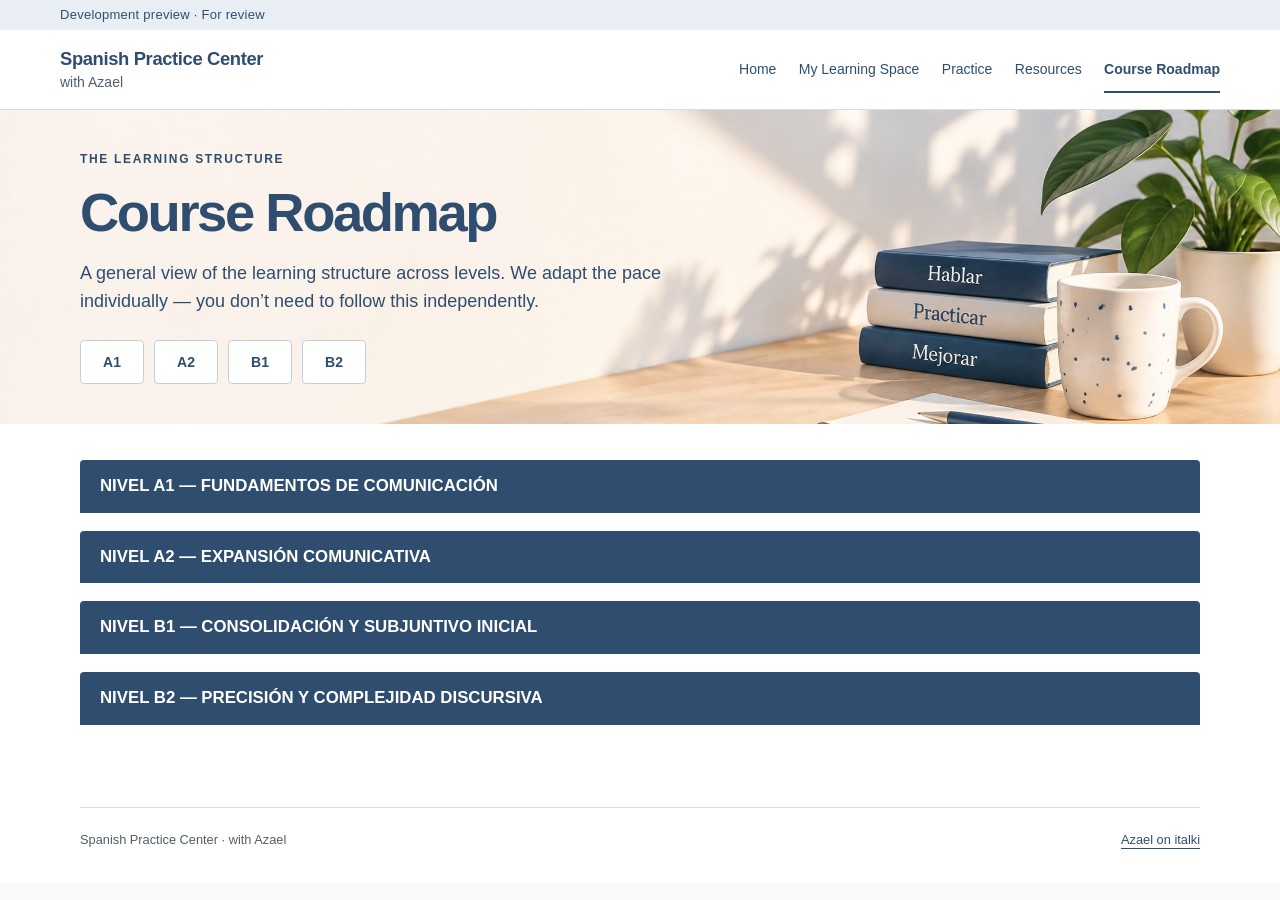
==== commit 2df89002: "Add accessible level accordion behavior" ====
--- a/course-roadmap.html
+++ b/course-roadmap.html
@@ -16,15 +16,12 @@
 .roadmap-page .level-links { display:flex; flex-direction:row; align-items:center; flex-wrap:wrap; gap:10px; width:auto; margin:0; }
 .roadmap-page .level-links a { display:grid; place-items:center; min-width:64px; min-height:44px; border:1px solid #bfd0df; border-radius:4px; padding:8px 18px; background:#fff; color:var(--blue); text-decoration:none; font-weight:700; }
 .roadmap-page .level-links a:hover { background:var(--soft); border-color:var(--accent); }
-.roadmap-page main:not(:has(.roadmap section:target)) .level-links a:first-child,
-.roadmap-page main:has(#level-0:target) .level-links a[href="#level-0"],
-.roadmap-page main:has(#level-1:target) .level-links a[href="#level-1"],
-.roadmap-page main:has(#level-2:target) .level-links a[href="#level-2"],
-.roadmap-page main:has(#level-3:target) .level-links a[href="#level-3"] { background:var(--blue); border-color:var(--blue); color:#fff; }
+.roadmap-page .level-links a.is-active { background:var(--blue); border-color:var(--blue); color:#fff; }
 .roadmap-content { padding-block:36px 64px; }
 .roadmap-page .roadmap section { margin:0 0 18px; scroll-margin-top:16px; }
 .roadmap-page .level-heading { padding:15px 20px; background:var(--blue); color:#fff; border-radius:4px 4px 0 0; }
 .roadmap-page .level-heading h2 { color:#fff; font-size:1.05rem; line-height:1.35; letter-spacing:.015em; margin:0; }
+.roadmap-page .level-toggle { display:block; width:100%; border:0; padding:0; background:transparent; color:inherit; font:inherit; font-weight:inherit; text-align:left; }
 .roadmap-page .roadmap details { background:#fff; border:1px solid var(--line); border-top:0; }
 .roadmap-page .roadmap details:last-child { border-radius:0 0 4px 4px; }
 .roadmap-page .roadmap summary { display:grid; grid-template-columns:16px minmax(0,1fr); gap:8px; align-items:center; min-height:50px; padding:12px 20px; color:var(--blue); font-weight:700; line-height:1.45; list-style:none; }
@@ -59,4 +56,41 @@
   .roadmap-page .roadmap summary::before { transition:none; }
 }
 </style></head>
-<body class="roadmap-page"><a class="skip" href="#main">Skip to content</a><div class="preview">Development preview <span>· For review</span></div><header><div class="header-inner"><a class="brand" href="index.html"><strong>Spanish Practice Center</strong><span>with Azael</span></a><button class="menu-toggle" aria-expanded="false" aria-controls="navigation" hidden>Menu</button><nav id="navigation" aria-label="Main navigation"><a href="index.html">Home</a><a href="my-learning-space.html">My Learning Space</a><a href="practice.html">Practice</a><a href="resources.html">Resources</a><a href="course-roadmap.html" aria-current="page">Course Roadmap</a></nav></div></header><main id="main"><section class="roadmap-hero" aria-labelledby="roadmap-title"><img class="roadmap-hero-image" src="assets/practice-hero.jpg" alt="" width="2172" height="724" fetchpriority="high"><div class="roadmap-container"><div class="roadmap-hero-copy"><p class="eyebrow">THE LEARNING STRUCTURE</p><h1 id="roadmap-title">Course Roadmap</h1><p class="lede">A general view of the learning structure across levels. We adapt the pace individually — you don’t need to follow this independently.</p><nav class="level-links" aria-label="Jump to level"><a href="#level-0">A1</a><a href="#level-1">A2</a><a href="#level-2">B1</a><a href="#level-3">B2</a></nav></div></div></section><div class="roadmap-container roadmap-content"><div class="roadmap"><section id="level-0" lang="es"><div class="level-heading"><h2>NIVEL A1 — FUNDAMENTOS DE COMUNICACIÓN</h2></div><details><summary>Unidad 1 — Presentarse y dar información personal</summary><p>Gramática principal: Ser, estar, tener, llamarse · Presente regular</p></details><details><summary>Unidad 2 — Hablar de metas y razones para aprender</summary><p>Gramática principal: Presente de indicativo · Pronombres sujeto · Preposiciones básicas</p></details><details><summary>Unidad 3 — Ubicar lugares y pedir información básica</summary><p>Gramática principal: Estar · Hay · Interrogativos · Cuantificadores</p></details><details><summary>Unidad 4 — Expresar preferencias y planes simples</summary><p>Gramática principal: Demostrativos · Tener que + infinitivo · Verbo ir</p></details><details><summary>Unidad 5 — Hablar de relaciones y gustos</summary><p>Gramática principal: Posesivos · Verbo gustar</p></details><details><summary>Unidad 6 — Describir la rutina diaria</summary><p>Gramática principal: Presente irregular · Reflexivos · Marcadores temporales</p></details><details><summary>Unidad 7 — Hablar de comida y hábitos</summary><p>Gramática principal: Forma impersonal con se · Verbos poner y traer</p></details><details><summary>Unidad 8 — Describir lugares y barrios</summary><p>Gramática principal: Cuantificadores · Preposiciones de lugar</p></details><details><summary>Unidad 9 — Hablar de habilidades y experiencias</summary><p>Gramática principal: Saber + infinitivo · Pretérito perfecto</p></details><details><summary>Unidad 10 — Contar eventos del pasado</summary><p>Gramática principal: Pretérito indefinido · Marcadores del pasado</p></details></section><section id="level-1" lang="es"><div class="level-heading"><h2>NIVEL A2 — EXPANSIÓN COMUNICATIVA</h2></div><details><summary>Unidad 1 — Hablar de la experiencia de aprender español</summary><p>Gramática principal: Presente irregular · Verbos reflexivos · Duración con desde / hace</p></details><details><summary>Unidad 2 — Narrar experiencias pasadas</summary><p>Gramática principal: Pretérito indefinido · Marcadores temporales</p></details><details><summary>Unidad 3 — Describir la casa y el entorno</summary><p>Gramática principal: Comparativos · Ser vs estar · Preposiciones</p></details><details><summary>Unidad 4 — Interactuar en conversaciones cotidianas</summary><p>Gramática principal: Condicional de cortesía · Estar + gerundio</p></details><details><summary>Unidad 5 — Hablar de planes y actividades de ocio</summary><p>Gramática principal: Ir a + infinitivo · Pretérito perfecto</p></details><details><summary>Unidad 6 — Hablar de comida y hábitos alimentarios</summary><p>Gramática principal: Pronombres OD · Impersonal con se</p></details><details><summary>Unidad 7 — Valorar experiencias y actividades</summary><p>Gramática principal: Perfecto vs indefinido · Valoraciones</p></details><details><summary>Unidad 8 — Dar instrucciones y recomendaciones simples</summary><p>Gramática principal: Imperativo afirmativo · Verbos de estado</p></details><details><summary>Unidad 9 — Comparar pasado y presente</summary><p>Gramática principal: Pretérito imperfecto · Contraste pasado-presente</p></details><details><summary>Unidad 10 — Narrar acontecimientos importantes</summary><p>Gramática principal: Indefinido irregular · Contraste de pasados</p></details></section><section id="level-2" lang="es"><div class="level-heading"><h2>NIVEL B1 — CONSOLIDACIÓN Y SUBJUNTIVO INICIAL</h2></div><details><summary>Unidad 1 — Experiencias y cambios personales</summary><p>Gramática principal: Contraste de pasados · Perífrasis de continuidad</p></details><details><summary>Unidad 2 — Futuro y predicciones</summary><p>Gramática principal: Futuro simple · Condicional básico</p></details><details><summary>Unidad 3 — Normas sociales</summary><p>Gramática principal: Obligación · Prohibición · Soler + infinitivo</p></details><details><summary>Unidad 4 — Deseos y reacciones</summary><p>Gramática principal: Subjuntivo de deseo</p></details><details><summary>Unidad 5 — Narración oral</summary><p>Gramática principal: Presente narrativo · Pluscuamperfecto</p></details><details><summary>Unidad 6 — Recomendaciones y órdenes</summary><p>Gramática principal: Imperativo · Pronombres combinados</p></details><details><summary>Unidad 7 — Reclamos y soluciones</summary><p>Gramática principal: Subjuntivo de influencia</p></details><details><summary>Unidad 8 — Comunicación indirecta</summary><p>Gramática principal: Estilo indirecto</p></details><details><summary>Unidad 9 — Emociones y conflictos</summary><p>Gramática principal: Subjuntivo emocional</p></details><details><summary>Unidad 10 — Descripción avanzada</summary><p>Gramática principal: Superlativos · Relativas básicas</p></details><details><summary>Unidad 11 — Opinión social</summary><p>Gramática principal: Subjuntivo de opinión · Condicional</p></details><details><summary>Unidad 12 — Probabilidad avanzada</summary><p>Gramática principal: Futuro perfecto · Condicional</p></details><details><summary>Unidad 13 — Relativas avanzadas</summary><p>Gramática principal: Relativas indicativo vs subjuntivo</p></details><details><summary>Unidad 14 — Reacciones formales</summary><p>Gramática principal: Perfecto de subjuntivo</p></details></section><section id="level-3" lang="es"><div class="level-heading"><h2>NIVEL B2 — PRECISIÓN Y COMPLEJIDAD DISCURSIVA</h2></div><details><summary>Unidad 1 — Consejos, juicios y exigencias formales</summary><p>Gramática principal: Subjuntivo presente e imperfecto</p></details><details><summary>Unidad 2 — Discurso referido avanzado</summary><p>Gramática principal: Estilo indirecto avanzado</p></details><details><summary>Unidad 3 — Descripción avanzada y relativas</summary><p>Gramática principal: Relativas complejas</p></details><details><summary>Unidad 4 — Procesos y cambios</summary><p>Gramática principal: Perífrasis verbales avanzadas</p></details><details><summary>Unidad 5 — Argumentación y opinión avanzada</summary><p>Gramática principal: Conectores argumentativos</p></details><details><summary>Unidad 6 — Hipótesis y condicionales complejos</summary><p>Gramática principal: Condicionales irreales</p></details><details><summary>Unidad 7 — Valoración y pasiva</summary><p>Gramática principal: Voz pasiva</p></details><details><summary>Unidad 8 — Comparación avanzada</summary><p>Gramática principal: Comparativos complejos · Como si + subjuntivo</p></details><details><summary>Unidad 9 — Matiz y atenuación</summary><p>Gramática principal: Atenuadores e intensificadores</p></details><details><summary>Unidad 10 — Emociones y rectificación</summary><p>Gramática principal: Subjuntivo en reacción emocional</p></details><details><summary>Unidad 11 — Contraste y concesión</summary><p>Gramática principal: Aunque + indicativo / subjuntivo</p></details><details><summary>Unidad 12 — Reclamos y finalidad</summary><p>Gramática principal: Oraciones finales · Subjuntivo formal</p></details></section></div></div></main><footer><span>Spanish Practice Center · with Azael</span><a class="" href="https://www.italki.com/en/teacher/1284133">Azael on italki</a></footer></body></html>
+<body class="roadmap-page"><a class="skip" href="#main">Skip to content</a><div class="preview">Development preview <span>· For review</span></div><header><div class="header-inner"><a class="brand" href="index.html"><strong>Spanish Practice Center</strong><span>with Azael</span></a><button class="menu-toggle" aria-expanded="false" aria-controls="navigation" hidden>Menu</button><nav id="navigation" aria-label="Main navigation"><a href="index.html">Home</a><a href="my-learning-space.html">My Learning Space</a><a href="practice.html">Practice</a><a href="resources.html">Resources</a><a href="course-roadmap.html" aria-current="page">Course Roadmap</a></nav></div></header><main id="main"><section class="roadmap-hero" aria-labelledby="roadmap-title"><img class="roadmap-hero-image" src="assets/practice-hero.jpg" alt="" width="2172" height="724" fetchpriority="high"><div class="roadmap-container"><div class="roadmap-hero-copy"><p class="eyebrow">THE LEARNING STRUCTURE</p><h1 id="roadmap-title">Course Roadmap</h1><p class="lede">A general view of the learning structure across levels. We adapt the pace individually — you don’t need to follow this independently.</p><nav class="level-links" aria-label="Jump to level"><a href="#level-0" aria-expanded="false" aria-controls="level-0-content">A1</a><a href="#level-1" aria-expanded="false" aria-controls="level-1-content">A2</a><a href="#level-2" aria-expanded="false" aria-controls="level-2-content">B1</a><a href="#level-3" aria-expanded="false" aria-controls="level-3-content">B2</a></nav></div></div></section><div class="roadmap-container roadmap-content"><div class="roadmap"><section id="level-0" lang="es"><div class="level-heading"><h2><button type="button" class="level-toggle" aria-expanded="false" aria-controls="level-0-content">NIVEL A1 — FUNDAMENTOS DE COMUNICACIÓN</button></h2></div><div class="level-content" id="level-0-content" hidden><details><summary>Unidad 1 — Presentarse y dar información personal</summary><p>Gramática principal: Ser, estar, tener, llamarse · Presente regular</p></details><details><summary>Unidad 2 — Hablar de metas y razones para aprender</summary><p>Gramática principal: Presente de indicativo · Pronombres sujeto · Preposiciones básicas</p></details><details><summary>Unidad 3 — Ubicar lugares y pedir información básica</summary><p>Gramática principal: Estar · Hay · Interrogativos · Cuantificadores</p></details><details><summary>Unidad 4 — Expresar preferencias y planes simples</summary><p>Gramática principal: Demostrativos · Tener que + infinitivo · Verbo ir</p></details><details><summary>Unidad 5 — Hablar de relaciones y gustos</summary><p>Gramática principal: Posesivos · Verbo gustar</p></details><details><summary>Unidad 6 — Describir la rutina diaria</summary><p>Gramática principal: Presente irregular · Reflexivos · Marcadores temporales</p></details><details><summary>Unidad 7 — Hablar de comida y hábitos</summary><p>Gramática principal: Forma impersonal con se · Verbos poner y traer</p></details><details><summary>Unidad 8 — Describir lugares y barrios</summary><p>Gramática principal: Cuantificadores · Preposiciones de lugar</p></details><details><summary>Unidad 9 — Hablar de habilidades y experiencias</summary><p>Gramática principal: Saber + infinitivo · Pretérito perfecto</p></details><details><summary>Unidad 10 — Contar eventos del pasado</summary><p>Gramática principal: Pretérito indefinido · Marcadores del pasado</p></details></div></section><section id="level-1" lang="es"><div class="level-heading"><h2><button type="button" class="level-toggle" aria-expanded="false" aria-controls="level-1-content">NIVEL A2 — EXPANSIÓN COMUNICATIVA</button></h2></div><div class="level-content" id="level-1-content" hidden><details><summary>Unidad 1 — Hablar de la experiencia de aprender español</summary><p>Gramática principal: Presente irregular · Verbos reflexivos · Duración con desde / hace</p></details><details><summary>Unidad 2 — Narrar experiencias pasadas</summary><p>Gramática principal: Pretérito indefinido · Marcadores temporales</p></details><details><summary>Unidad 3 — Describir la casa y el entorno</summary><p>Gramática principal: Comparativos · Ser vs estar · Preposiciones</p></details><details><summary>Unidad 4 — Interactuar en conversaciones cotidianas</summary><p>Gramática principal: Condicional de cortesía · Estar + gerundio</p></details><details><summary>Unidad 5 — Hablar de planes y actividades de ocio</summary><p>Gramática principal: Ir a + infinitivo · Pretérito perfecto</p></details><details><summary>Unidad 6 — Hablar de comida y hábitos alimentarios</summary><p>Gramática principal: Pronombres OD · Impersonal con se</p></details><details><summary>Unidad 7 — Valorar experiencias y actividades</summary><p>Gramática principal: Perfecto vs indefinido · Valoraciones</p></details><details><summary>Unidad 8 — Dar instrucciones y recomendaciones simples</summary><p>Gramática principal: Imperativo afirmativo · Verbos de estado</p></details><details><summary>Unidad 9 — Comparar pasado y presente</summary><p>Gramática principal: Pretérito imperfecto · Contraste pasado-presente</p></details><details><summary>Unidad 10 — Narrar acontecimientos importantes</summary><p>Gramática principal: Indefinido irregular · Contraste de pasados</p></details></div></section><section id="level-2" lang="es"><div class="level-heading"><h2><button type="button" class="level-toggle" aria-expanded="false" aria-controls="level-2-content">NIVEL B1 — CONSOLIDACIÓN Y SUBJUNTIVO INICIAL</button></h2></div><div class="level-content" id="level-2-content" hidden><details><summary>Unidad 1 — Experiencias y cambios personales</summary><p>Gramática principal: Contraste de pasados · Perífrasis de continuidad</p></details><details><summary>Unidad 2 — Futuro y predicciones</summary><p>Gramática principal: Futuro simple · Condicional básico</p></details><details><summary>Unidad 3 — Normas sociales</summary><p>Gramática principal: Obligación · Prohibición · Soler + infinitivo</p></details><details><summary>Unidad 4 — Deseos y reacciones</summary><p>Gramática principal: Subjuntivo de deseo</p></details><details><summary>Unidad 5 — Narración oral</summary><p>Gramática principal: Presente narrativo · Pluscuamperfecto</p></details><details><summary>Unidad 6 — Recomendaciones y órdenes</summary><p>Gramática principal: Imperativo · Pronombres combinados</p></details><details><summary>Unidad 7 — Reclamos y soluciones</summary><p>Gramática principal: Subjuntivo de influencia</p></details><details><summary>Unidad 8 — Comunicación indirecta</summary><p>Gramática principal: Estilo indirecto</p></details><details><summary>Unidad 9 — Emociones y conflictos</summary><p>Gramática principal: Subjuntivo emocional</p></details><details><summary>Unidad 10 — Descripción avanzada</summary><p>Gramática principal: Superlativos · Relativas básicas</p></details><details><summary>Unidad 11 — Opinión social</summary><p>Gramática principal: Subjuntivo de opinión · Condicional</p></details><details><summary>Unidad 12 — Probabilidad avanzada</summary><p>Gramática principal: Futuro perfecto · Condicional</p></details><details><summary>Unidad 13 — Relativas avanzadas</summary><p>Gramática principal: Relativas indicativo vs subjuntivo</p></details><details><summary>Unidad 14 — Reacciones formales</summary><p>Gramática principal: Perfecto de subjuntivo</p></details></div></section><section id="level-3" lang="es"><div class="level-heading"><h2><button type="button" class="level-toggle" aria-expanded="false" aria-controls="level-3-content">NIVEL B2 — PRECISIÓN Y COMPLEJIDAD DISCURSIVA</button></h2></div><div class="level-content" id="level-3-content" hidden><details><summary>Unidad 1 — Consejos, juicios y exigencias formales</summary><p>Gramática principal: Subjuntivo presente e imperfecto</p></details><details><summary>Unidad 2 — Discurso referido avanzado</summary><p>Gramática principal: Estilo indirecto avanzado</p></details><details><summary>Unidad 3 — Descripción avanzada y relativas</summary><p>Gramática principal: Relativas complejas</p></details><details><summary>Unidad 4 — Procesos y cambios</summary><p>Gramática principal: Perífrasis verbales avanzadas</p></details><details><summary>Unidad 5 — Argumentación y opinión avanzada</summary><p>Gramática principal: Conectores argumentativos</p></details><details><summary>Unidad 6 — Hipótesis y condicionales complejos</summary><p>Gramática principal: Condicionales irreales</p></details><details><summary>Unidad 7 — Valoración y pasiva</summary><p>Gramática principal: Voz pasiva</p></details><details><summary>Unidad 8 — Comparación avanzada</summary><p>Gramática principal: Comparativos complejos · Como si + subjuntivo</p></details><details><summary>Unidad 9 — Matiz y atenuación</summary><p>Gramática principal: Atenuadores e intensificadores</p></details><details><summary>Unidad 10 — Emociones y rectificación</summary><p>Gramática principal: Subjuntivo en reacción emocional</p></details><details><summary>Unidad 11 — Contraste y concesión</summary><p>Gramática principal: Aunque + indicativo / subjuntivo</p></details><details><summary>Unidad 12 — Reclamos y finalidad</summary><p>Gramática principal: Oraciones finales · Subjuntivo formal</p></details></div></section></div></div></main><footer><span>Spanish Practice Center · with Azael</span><a class="" href="https://www.italki.com/en/teacher/1284133">Azael on italki</a></footer><script>
+const levelLinks = [...document.querySelectorAll('.level-links a[aria-controls]')];
+const levelSections = levelLinks.map(link => document.querySelector(link.getAttribute('href')));
+
+function setOpenLevel(selectedSection, shouldOpen) {
+  levelSections.forEach((section, index) => {
+    const isOpen = shouldOpen && section === selectedSection;
+    const content = section.querySelector('.level-content');
+    const toggle = section.querySelector('.level-toggle');
+    content.hidden = !isOpen;
+    toggle.setAttribute('aria-expanded', String(isOpen));
+    levelLinks[index].setAttribute('aria-expanded', String(isOpen));
+    levelLinks[index].classList.toggle('is-active', isOpen);
+  });
+}
+
+levelLinks.forEach((link, index) => {
+  link.addEventListener('click', event => {
+    event.preventDefault();
+    const section = levelSections[index];
+    const shouldOpen = link.getAttribute('aria-expanded') !== 'true';
+    setOpenLevel(section, shouldOpen);
+    if (shouldOpen) {
+      const behavior = matchMedia('(prefers-reduced-motion: reduce)').matches ? 'auto' : 'smooth';
+      requestAnimationFrame(() => section.scrollIntoView({ behavior, block: 'start' }));
+    }
+  });
+});
+
+levelSections.forEach(section => {
+  section.querySelector('.level-toggle').addEventListener('click', event => {
+    const shouldOpen = event.currentTarget.getAttribute('aria-expanded') !== 'true';
+    setOpenLevel(section, shouldOpen);
+  });
+});
+
+setOpenLevel(null, false);
+</script></body></html>
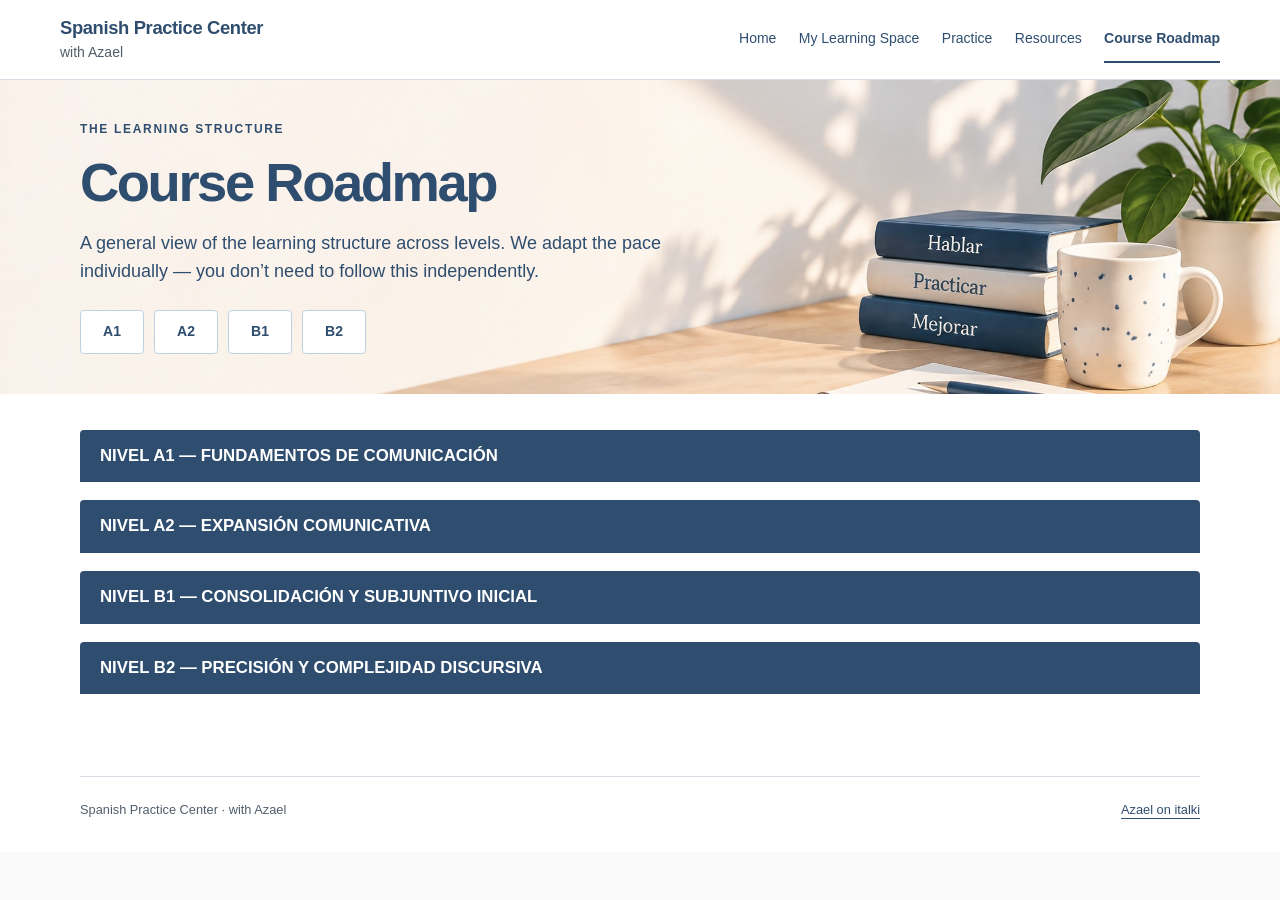
==== commit f439c2c4: "Remove development preview banner" ====
--- a/course-roadmap.html
+++ b/course-roadmap.html
@@ -56,7 +56,7 @@
   .roadmap-page .roadmap summary::before { transition:none; }
 }
 </style></head>
-<body class="roadmap-page"><a class="skip" href="#main">Skip to content</a><div class="preview">Development preview <span>· For review</span></div><header><div class="header-inner"><a class="brand" href="index.html"><strong>Spanish Practice Center</strong><span>with Azael</span></a><button class="menu-toggle" aria-expanded="false" aria-controls="navigation" hidden>Menu</button><nav id="navigation" aria-label="Main navigation"><a href="index.html">Home</a><a href="my-learning-space.html">My Learning Space</a><a href="practice.html">Practice</a><a href="resources.html">Resources</a><a href="course-roadmap.html" aria-current="page">Course Roadmap</a></nav></div></header><main id="main"><section class="roadmap-hero" aria-labelledby="roadmap-title"><img class="roadmap-hero-image" src="assets/practice-hero.jpg" alt="" width="2172" height="724" fetchpriority="high"><div class="roadmap-container"><div class="roadmap-hero-copy"><p class="eyebrow">THE LEARNING STRUCTURE</p><h1 id="roadmap-title">Course Roadmap</h1><p class="lede">A general view of the learning structure across levels. We adapt the pace individually — you don’t need to follow this independently.</p><nav class="level-links" aria-label="Jump to level"><a href="#level-0" aria-expanded="false" aria-controls="level-0-content">A1</a><a href="#level-1" aria-expanded="false" aria-controls="level-1-content">A2</a><a href="#level-2" aria-expanded="false" aria-controls="level-2-content">B1</a><a href="#level-3" aria-expanded="false" aria-controls="level-3-content">B2</a></nav></div></div></section><div class="roadmap-container roadmap-content"><div class="roadmap"><section id="level-0" lang="es"><div class="level-heading"><h2><button type="button" class="level-toggle" aria-expanded="false" aria-controls="level-0-content">NIVEL A1 — FUNDAMENTOS DE COMUNICACIÓN</button></h2></div><div class="level-content" id="level-0-content" hidden><details><summary>Unidad 1 — Presentarse y dar información personal</summary><p>Gramática principal: Ser, estar, tener, llamarse · Presente regular</p></details><details><summary>Unidad 2 — Hablar de metas y razones para aprender</summary><p>Gramática principal: Presente de indicativo · Pronombres sujeto · Preposiciones básicas</p></details><details><summary>Unidad 3 — Ubicar lugares y pedir información básica</summary><p>Gramática principal: Estar · Hay · Interrogativos · Cuantificadores</p></details><details><summary>Unidad 4 — Expresar preferencias y planes simples</summary><p>Gramática principal: Demostrativos · Tener que + infinitivo · Verbo ir</p></details><details><summary>Unidad 5 — Hablar de relaciones y gustos</summary><p>Gramática principal: Posesivos · Verbo gustar</p></details><details><summary>Unidad 6 — Describir la rutina diaria</summary><p>Gramática principal: Presente irregular · Reflexivos · Marcadores temporales</p></details><details><summary>Unidad 7 — Hablar de comida y hábitos</summary><p>Gramática principal: Forma impersonal con se · Verbos poner y traer</p></details><details><summary>Unidad 8 — Describir lugares y barrios</summary><p>Gramática principal: Cuantificadores · Preposiciones de lugar</p></details><details><summary>Unidad 9 — Hablar de habilidades y experiencias</summary><p>Gramática principal: Saber + infinitivo · Pretérito perfecto</p></details><details><summary>Unidad 10 — Contar eventos del pasado</summary><p>Gramática principal: Pretérito indefinido · Marcadores del pasado</p></details></div></section><section id="level-1" lang="es"><div class="level-heading"><h2><button type="button" class="level-toggle" aria-expanded="false" aria-controls="level-1-content">NIVEL A2 — EXPANSIÓN COMUNICATIVA</button></h2></div><div class="level-content" id="level-1-content" hidden><details><summary>Unidad 1 — Hablar de la experiencia de aprender español</summary><p>Gramática principal: Presente irregular · Verbos reflexivos · Duración con desde / hace</p></details><details><summary>Unidad 2 — Narrar experiencias pasadas</summary><p>Gramática principal: Pretérito indefinido · Marcadores temporales</p></details><details><summary>Unidad 3 — Describir la casa y el entorno</summary><p>Gramática principal: Comparativos · Ser vs estar · Preposiciones</p></details><details><summary>Unidad 4 — Interactuar en conversaciones cotidianas</summary><p>Gramática principal: Condicional de cortesía · Estar + gerundio</p></details><details><summary>Unidad 5 — Hablar de planes y actividades de ocio</summary><p>Gramática principal: Ir a + infinitivo · Pretérito perfecto</p></details><details><summary>Unidad 6 — Hablar de comida y hábitos alimentarios</summary><p>Gramática principal: Pronombres OD · Impersonal con se</p></details><details><summary>Unidad 7 — Valorar experiencias y actividades</summary><p>Gramática principal: Perfecto vs indefinido · Valoraciones</p></details><details><summary>Unidad 8 — Dar instrucciones y recomendaciones simples</summary><p>Gramática principal: Imperativo afirmativo · Verbos de estado</p></details><details><summary>Unidad 9 — Comparar pasado y presente</summary><p>Gramática principal: Pretérito imperfecto · Contraste pasado-presente</p></details><details><summary>Unidad 10 — Narrar acontecimientos importantes</summary><p>Gramática principal: Indefinido irregular · Contraste de pasados</p></details></div></section><section id="level-2" lang="es"><div class="level-heading"><h2><button type="button" class="level-toggle" aria-expanded="false" aria-controls="level-2-content">NIVEL B1 — CONSOLIDACIÓN Y SUBJUNTIVO INICIAL</button></h2></div><div class="level-content" id="level-2-content" hidden><details><summary>Unidad 1 — Experiencias y cambios personales</summary><p>Gramática principal: Contraste de pasados · Perífrasis de continuidad</p></details><details><summary>Unidad 2 — Futuro y predicciones</summary><p>Gramática principal: Futuro simple · Condicional básico</p></details><details><summary>Unidad 3 — Normas sociales</summary><p>Gramática principal: Obligación · Prohibición · Soler + infinitivo</p></details><details><summary>Unidad 4 — Deseos y reacciones</summary><p>Gramática principal: Subjuntivo de deseo</p></details><details><summary>Unidad 5 — Narración oral</summary><p>Gramática principal: Presente narrativo · Pluscuamperfecto</p></details><details><summary>Unidad 6 — Recomendaciones y órdenes</summary><p>Gramática principal: Imperativo · Pronombres combinados</p></details><details><summary>Unidad 7 — Reclamos y soluciones</summary><p>Gramática principal: Subjuntivo de influencia</p></details><details><summary>Unidad 8 — Comunicación indirecta</summary><p>Gramática principal: Estilo indirecto</p></details><details><summary>Unidad 9 — Emociones y conflictos</summary><p>Gramática principal: Subjuntivo emocional</p></details><details><summary>Unidad 10 — Descripción avanzada</summary><p>Gramática principal: Superlativos · Relativas básicas</p></details><details><summary>Unidad 11 — Opinión social</summary><p>Gramática principal: Subjuntivo de opinión · Condicional</p></details><details><summary>Unidad 12 — Probabilidad avanzada</summary><p>Gramática principal: Futuro perfecto · Condicional</p></details><details><summary>Unidad 13 — Relativas avanzadas</summary><p>Gramática principal: Relativas indicativo vs subjuntivo</p></details><details><summary>Unidad 14 — Reacciones formales</summary><p>Gramática principal: Perfecto de subjuntivo</p></details></div></section><section id="level-3" lang="es"><div class="level-heading"><h2><button type="button" class="level-toggle" aria-expanded="false" aria-controls="level-3-content">NIVEL B2 — PRECISIÓN Y COMPLEJIDAD DISCURSIVA</button></h2></div><div class="level-content" id="level-3-content" hidden><details><summary>Unidad 1 — Consejos, juicios y exigencias formales</summary><p>Gramática principal: Subjuntivo presente e imperfecto</p></details><details><summary>Unidad 2 — Discurso referido avanzado</summary><p>Gramática principal: Estilo indirecto avanzado</p></details><details><summary>Unidad 3 — Descripción avanzada y relativas</summary><p>Gramática principal: Relativas complejas</p></details><details><summary>Unidad 4 — Procesos y cambios</summary><p>Gramática principal: Perífrasis verbales avanzadas</p></details><details><summary>Unidad 5 — Argumentación y opinión avanzada</summary><p>Gramática principal: Conectores argumentativos</p></details><details><summary>Unidad 6 — Hipótesis y condicionales complejos</summary><p>Gramática principal: Condicionales irreales</p></details><details><summary>Unidad 7 — Valoración y pasiva</summary><p>Gramática principal: Voz pasiva</p></details><details><summary>Unidad 8 — Comparación avanzada</summary><p>Gramática principal: Comparativos complejos · Como si + subjuntivo</p></details><details><summary>Unidad 9 — Matiz y atenuación</summary><p>Gramática principal: Atenuadores e intensificadores</p></details><details><summary>Unidad 10 — Emociones y rectificación</summary><p>Gramática principal: Subjuntivo en reacción emocional</p></details><details><summary>Unidad 11 — Contraste y concesión</summary><p>Gramática principal: Aunque + indicativo / subjuntivo</p></details><details><summary>Unidad 12 — Reclamos y finalidad</summary><p>Gramática principal: Oraciones finales · Subjuntivo formal</p></details></div></section></div></div></main><footer><span>Spanish Practice Center · with Azael</span><a class="" href="https://www.italki.com/en/teacher/1284133">Azael on italki</a></footer><script>
+<body class="roadmap-page"><a class="skip" href="#main">Skip to content</a><header><div class="header-inner"><a class="brand" href="index.html"><strong>Spanish Practice Center</strong><span>with Azael</span></a><button class="menu-toggle" aria-expanded="false" aria-controls="navigation" hidden>Menu</button><nav id="navigation" aria-label="Main navigation"><a href="index.html">Home</a><a href="my-learning-space.html">My Learning Space</a><a href="practice.html">Practice</a><a href="resources.html">Resources</a><a href="course-roadmap.html" aria-current="page">Course Roadmap</a></nav></div></header><main id="main"><section class="roadmap-hero" aria-labelledby="roadmap-title"><img class="roadmap-hero-image" src="assets/practice-hero.jpg" alt="" width="2172" height="724" fetchpriority="high"><div class="roadmap-container"><div class="roadmap-hero-copy"><p class="eyebrow">THE LEARNING STRUCTURE</p><h1 id="roadmap-title">Course Roadmap</h1><p class="lede">A general view of the learning structure across levels. We adapt the pace individually — you don’t need to follow this independently.</p><nav class="level-links" aria-label="Jump to level"><a href="#level-0" aria-expanded="false" aria-controls="level-0-content">A1</a><a href="#level-1" aria-expanded="false" aria-controls="level-1-content">A2</a><a href="#level-2" aria-expanded="false" aria-controls="level-2-content">B1</a><a href="#level-3" aria-expanded="false" aria-controls="level-3-content">B2</a></nav></div></div></section><div class="roadmap-container roadmap-content"><div class="roadmap"><section id="level-0" lang="es"><div class="level-heading"><h2><button type="button" class="level-toggle" aria-expanded="false" aria-controls="level-0-content">NIVEL A1 — FUNDAMENTOS DE COMUNICACIÓN</button></h2></div><div class="level-content" id="level-0-content" hidden><details><summary>Unidad 1 — Presentarse y dar información personal</summary><p>Gramática principal: Ser, estar, tener, llamarse · Presente regular</p></details><details><summary>Unidad 2 — Hablar de metas y razones para aprender</summary><p>Gramática principal: Presente de indicativo · Pronombres sujeto · Preposiciones básicas</p></details><details><summary>Unidad 3 — Ubicar lugares y pedir información básica</summary><p>Gramática principal: Estar · Hay · Interrogativos · Cuantificadores</p></details><details><summary>Unidad 4 — Expresar preferencias y planes simples</summary><p>Gramática principal: Demostrativos · Tener que + infinitivo · Verbo ir</p></details><details><summary>Unidad 5 — Hablar de relaciones y gustos</summary><p>Gramática principal: Posesivos · Verbo gustar</p></details><details><summary>Unidad 6 — Describir la rutina diaria</summary><p>Gramática principal: Presente irregular · Reflexivos · Marcadores temporales</p></details><details><summary>Unidad 7 — Hablar de comida y hábitos</summary><p>Gramática principal: Forma impersonal con se · Verbos poner y traer</p></details><details><summary>Unidad 8 — Describir lugares y barrios</summary><p>Gramática principal: Cuantificadores · Preposiciones de lugar</p></details><details><summary>Unidad 9 — Hablar de habilidades y experiencias</summary><p>Gramática principal: Saber + infinitivo · Pretérito perfecto</p></details><details><summary>Unidad 10 — Contar eventos del pasado</summary><p>Gramática principal: Pretérito indefinido · Marcadores del pasado</p></details></div></section><section id="level-1" lang="es"><div class="level-heading"><h2><button type="button" class="level-toggle" aria-expanded="false" aria-controls="level-1-content">NIVEL A2 — EXPANSIÓN COMUNICATIVA</button></h2></div><div class="level-content" id="level-1-content" hidden><details><summary>Unidad 1 — Hablar de la experiencia de aprender español</summary><p>Gramática principal: Presente irregular · Verbos reflexivos · Duración con desde / hace</p></details><details><summary>Unidad 2 — Narrar experiencias pasadas</summary><p>Gramática principal: Pretérito indefinido · Marcadores temporales</p></details><details><summary>Unidad 3 — Describir la casa y el entorno</summary><p>Gramática principal: Comparativos · Ser vs estar · Preposiciones</p></details><details><summary>Unidad 4 — Interactuar en conversaciones cotidianas</summary><p>Gramática principal: Condicional de cortesía · Estar + gerundio</p></details><details><summary>Unidad 5 — Hablar de planes y actividades de ocio</summary><p>Gramática principal: Ir a + infinitivo · Pretérito perfecto</p></details><details><summary>Unidad 6 — Hablar de comida y hábitos alimentarios</summary><p>Gramática principal: Pronombres OD · Impersonal con se</p></details><details><summary>Unidad 7 — Valorar experiencias y actividades</summary><p>Gramática principal: Perfecto vs indefinido · Valoraciones</p></details><details><summary>Unidad 8 — Dar instrucciones y recomendaciones simples</summary><p>Gramática principal: Imperativo afirmativo · Verbos de estado</p></details><details><summary>Unidad 9 — Comparar pasado y presente</summary><p>Gramática principal: Pretérito imperfecto · Contraste pasado-presente</p></details><details><summary>Unidad 10 — Narrar acontecimientos importantes</summary><p>Gramática principal: Indefinido irregular · Contraste de pasados</p></details></div></section><section id="level-2" lang="es"><div class="level-heading"><h2><button type="button" class="level-toggle" aria-expanded="false" aria-controls="level-2-content">NIVEL B1 — CONSOLIDACIÓN Y SUBJUNTIVO INICIAL</button></h2></div><div class="level-content" id="level-2-content" hidden><details><summary>Unidad 1 — Experiencias y cambios personales</summary><p>Gramática principal: Contraste de pasados · Perífrasis de continuidad</p></details><details><summary>Unidad 2 — Futuro y predicciones</summary><p>Gramática principal: Futuro simple · Condicional básico</p></details><details><summary>Unidad 3 — Normas sociales</summary><p>Gramática principal: Obligación · Prohibición · Soler + infinitivo</p></details><details><summary>Unidad 4 — Deseos y reacciones</summary><p>Gramática principal: Subjuntivo de deseo</p></details><details><summary>Unidad 5 — Narración oral</summary><p>Gramática principal: Presente narrativo · Pluscuamperfecto</p></details><details><summary>Unidad 6 — Recomendaciones y órdenes</summary><p>Gramática principal: Imperativo · Pronombres combinados</p></details><details><summary>Unidad 7 — Reclamos y soluciones</summary><p>Gramática principal: Subjuntivo de influencia</p></details><details><summary>Unidad 8 — Comunicación indirecta</summary><p>Gramática principal: Estilo indirecto</p></details><details><summary>Unidad 9 — Emociones y conflictos</summary><p>Gramática principal: Subjuntivo emocional</p></details><details><summary>Unidad 10 — Descripción avanzada</summary><p>Gramática principal: Superlativos · Relativas básicas</p></details><details><summary>Unidad 11 — Opinión social</summary><p>Gramática principal: Subjuntivo de opinión · Condicional</p></details><details><summary>Unidad 12 — Probabilidad avanzada</summary><p>Gramática principal: Futuro perfecto · Condicional</p></details><details><summary>Unidad 13 — Relativas avanzadas</summary><p>Gramática principal: Relativas indicativo vs subjuntivo</p></details><details><summary>Unidad 14 — Reacciones formales</summary><p>Gramática principal: Perfecto de subjuntivo</p></details></div></section><section id="level-3" lang="es"><div class="level-heading"><h2><button type="button" class="level-toggle" aria-expanded="false" aria-controls="level-3-content">NIVEL B2 — PRECISIÓN Y COMPLEJIDAD DISCURSIVA</button></h2></div><div class="level-content" id="level-3-content" hidden><details><summary>Unidad 1 — Consejos, juicios y exigencias formales</summary><p>Gramática principal: Subjuntivo presente e imperfecto</p></details><details><summary>Unidad 2 — Discurso referido avanzado</summary><p>Gramática principal: Estilo indirecto avanzado</p></details><details><summary>Unidad 3 — Descripción avanzada y relativas</summary><p>Gramática principal: Relativas complejas</p></details><details><summary>Unidad 4 — Procesos y cambios</summary><p>Gramática principal: Perífrasis verbales avanzadas</p></details><details><summary>Unidad 5 — Argumentación y opinión avanzada</summary><p>Gramática principal: Conectores argumentativos</p></details><details><summary>Unidad 6 — Hipótesis y condicionales complejos</summary><p>Gramática principal: Condicionales irreales</p></details><details><summary>Unidad 7 — Valoración y pasiva</summary><p>Gramática principal: Voz pasiva</p></details><details><summary>Unidad 8 — Comparación avanzada</summary><p>Gramática principal: Comparativos complejos · Como si + subjuntivo</p></details><details><summary>Unidad 9 — Matiz y atenuación</summary><p>Gramática principal: Atenuadores e intensificadores</p></details><details><summary>Unidad 10 — Emociones y rectificación</summary><p>Gramática principal: Subjuntivo en reacción emocional</p></details><details><summary>Unidad 11 — Contraste y concesión</summary><p>Gramática principal: Aunque + indicativo / subjuntivo</p></details><details><summary>Unidad 12 — Reclamos y finalidad</summary><p>Gramática principal: Oraciones finales · Subjuntivo formal</p></details></div></section></div></div></main><footer><span>Spanish Practice Center · with Azael</span><a class="" href="https://www.italki.com/en/teacher/1284133">Azael on italki</a></footer><script>
 const levelLinks = [...document.querySelectorAll('.level-links a[aria-controls]')];
 const levelSections = levelLinks.map(link => document.querySelector(link.getAttribute('href')));
 
--- a/assets/styles.css
+++ b/assets/styles.css
@@ -1 +1 @@
-:root{--ink:#1c1c1c;--blue:#2f4e6f;--accent:#4f79a7;--paper:#f9f9f9;--soft:#eef3f8;--line:#d5dee7;--muted:#515e6b;font-family:Arial,Helvetica,sans-serif;color:var(--ink);background:var(--paper);font-size:16px;line-height:1.6}*{box-sizing:border-box}body{margin:0}a{color:var(--blue);text-underline-offset:4px}a:hover{text-decoration-thickness:2px}a,button,input,summary{-webkit-tap-highlight-color:transparent}a:focus-visible,button:focus-visible,summary:focus-visible,input:focus-visible{outline:3px solid #986019;outline-offset:5px}button,input{font:inherit}button,summary{cursor:pointer}.skip{position:absolute;top:-100px;left:1rem;padding:.7rem 1rem;background:white;z-index:10}.skip:focus{top:1rem}.preview{background:#e9eef4;color:var(--blue);font-size:.8125rem;padding:.3rem max(1.25rem,calc((100% - 1160px)/2));letter-spacing:.02em}header{border-bottom:1px solid var(--line);background:#fff}.header-inner{max-width:1200px;margin:auto;padding:1.15rem 1.25rem;display:flex;align-items:center;justify-content:space-between;gap:2rem}.brand{text-decoration:none;line-height:1.35;flex-shrink:0}.brand strong{display:block;font-size:1.15rem;letter-spacing:-.02em}.brand span{font-size:.875rem;color:var(--muted)}nav{display:flex;gap:1.4rem;align-items:center}nav a{text-decoration:none;font-size:.875rem;padding:.7rem 0;border-bottom:2px solid transparent}nav a[aria-current=page]{border-color:var(--blue);font-weight:bold}nav a:hover{border-color:var(--accent)}main{max-width:1160px;margin:auto;padding:3rem 1.25rem 4rem;min-height:75vh}.intro{margin-bottom:2rem;max-width:780px}.eyebrow{text-transform:uppercase;font-size:.8125rem;font-weight:700;letter-spacing:.12em;color:var(--blue);margin:0 0 .65rem}h1{font-size:clamp(2rem,4.5vw,3.4rem);letter-spacing:-.045em;line-height:1.12;font-weight:700;color:var(--blue);margin:0 0 1rem}h2{font-size:1.55rem;letter-spacing:-.025em;line-height:1.25;margin:0 0 .8rem}h3{font-size:1.075rem;line-height:1.4;margin:0 0 .35rem}p{margin:0 0 1rem}.lede{font-size:1.125rem;color:var(--muted);max-width:680px}.primary-grid,.tool-grid{display:grid;grid-template-columns:repeat(2,minmax(0,1fr));gap:1.25rem}.primary-card{padding:2rem;text-decoration:none;border:1px solid var(--line);border-radius:5px;display:flex;flex-direction:column;transition:border-color .15s,transform .15s}.primary-card:hover{transform:translateY(-2px);border-color:var(--accent)}.primary-card h2{font-size:1.9rem}.primary-card p:not(.eyebrow){max-width:390px}.primary-card.dark{background:var(--blue);color:white;border-color:var(--blue)}.dark .eyebrow{color:#dbe7f3}.primary-card.light{background:var(--soft);color:var(--blue)}.action{display:flex;justify-content:space-between;gap:1rem;font-weight:bold;margin-top:auto;padding-top:1.4rem}.today{display:grid;grid-template-columns:1fr 1fr;gap:3rem;margin-top:2.7rem;padding-bottom:2rem;border-bottom:1px solid var(--line)}.today p:not(.eyebrow){color:var(--muted);max-width:400px}.today ol{margin:0;padding-left:1.5rem}.today li{padding:.35rem 0 .6rem .3rem}.quick{padding-top:1.8rem}.quick>div{display:grid;grid-template-columns:1fr 1fr;gap:2rem}.quick a{text-decoration:none}.quick strong,.quick span{display:block}.quick span{font-size:.9375rem;color:var(--muted)}footer{max-width:1160px;margin:auto;border-top:1px solid var(--line);padding:1.4rem 1.25rem 2rem;display:flex;justify-content:space-between;gap:1rem;font-size:.875rem;color:var(--muted)}.lookup{display:grid;grid-template-columns:1.25fr 1fr;border:1px solid var(--line);background:white;border-radius:5px;overflow:hidden}.lookup>div{padding:2.3rem}.lookup aside{background:var(--soft);padding:2.3rem}.lookup form{margin-top:1.5rem;max-width:400px}label{display:block;font-weight:bold;margin-bottom:.4rem}input{width:100%;border:1px solid #7d8d9f;border-radius:3px;padding:.7rem .9rem;background:white;color:var(--ink)}input[aria-invalid=true]{border:2px solid #a32929}.button{display:inline-block;margin-top:1rem;border:1px solid var(--blue);border-radius:3px;background:var(--blue);color:#fff;padding:.75rem 1rem;text-decoration:none;font-weight:bold}.button:hover{background:#233d59}.button:disabled{opacity:.65;cursor:wait}#lookup-message{margin-top:1rem;font-size:.9375rem}#lookup-message:empty{display:none}.tool-card{padding:1.8rem;background:white;border:1px solid var(--line);border-top:3px solid var(--blue);border-radius:3px;display:flex;flex-direction:column}.tool-card p:not(.eyebrow){color:var(--muted)}.text-link{font-weight:bold;margin-top:auto}.note{margin-top:1.5rem;color:var(--muted);font-size:.9375rem}.resource-section{margin-top:2.2rem}.resource-list{border-top:1px solid var(--line)}.resource-row{display:flex;align-items:center;justify-content:space-between;gap:2rem;padding:1.2rem 0;border-bottom:1px solid var(--line);text-decoration:none}.resource-row p{margin:0;color:var(--muted);font-size:.9375rem}.resource-row:hover h3{text-decoration:underline}.pending{font-size:.8125rem;white-space:nowrap;color:var(--muted);background:#e9eef4;padding:.2rem .6rem;border-radius:3px}.roadmap-link{margin-top:2rem;padding:1.5rem;background:var(--soft)}.level-links{display:flex;gap:.75rem;margin:1.6rem 0 2.3rem}.level-links a{border:1px solid var(--line);padding:.45rem 1.2rem;text-decoration:none;font-weight:bold;border-radius:3px;background:#fff}.level-links a:hover{background:var(--soft)}.roadmap section{margin-bottom:2.6rem;scroll-margin-top:1rem}.level-heading{padding:1rem 1.2rem;background:var(--blue);color:white;border-radius:3px 3px 0 0}.level-heading h2{font-size:1.1rem;letter-spacing:.015em;margin:0}.roadmap details{background:white;border:1px solid var(--line);border-top:0}.roadmap summary{padding:1rem 1.25rem;font-weight:bold;color:var(--blue)}.roadmap summary:hover{background:var(--soft)}.roadmap details p{margin:0;padding:0 1.25rem 1.2rem 2.4rem;color:var(--muted)}.menu-toggle{padding:.5rem .8rem;color:var(--blue);background:white;border:1px solid var(--line);border-radius:3px}[hidden]{display:none!important}@media(max-width:980px){.header-inner{flex-wrap:wrap;gap:.8rem}nav{width:100%;justify-content:space-between;gap:1rem}.primary-card{padding:1.6rem}main{padding-top:2rem}}@media(max-width:640px){.header-inner{gap:1rem}.brand strong{font-size:1rem}.preview{font-size:.75rem}.menu-toggle:not([hidden]){display:block}nav{flex-direction:column;align-items:stretch;gap:0}nav a{padding:.7rem .4rem}main{padding:1.8rem 1.25rem 3rem}.intro{margin-bottom:1.5rem}.lede{font-size:1rem}.primary-grid,.tool-grid,.today,.quick>div,.lookup{grid-template-columns:1fr}.primary-card{padding:1.5rem}.primary-card h2{font-size:1.65rem}.today{gap:1rem;margin-top:2rem}.quick>div{gap:1.2rem}.lookup>div,.lookup aside{padding:1.5rem}.resource-row{align-items:flex-start;gap:.6rem;flex-direction:column}.pending{white-space:normal}.level-links{gap:.5rem;justify-content:space-between}.level-links a{padding:.45rem .9rem}.roadmap summary{padding:1rem}.level-heading{padding:1rem}.roadmap details p{padding:0 1rem 1rem 1.4rem}footer{flex-direction:column}.tool-card{padding:1.5rem}}@media(prefers-reduced-motion:reduce){*,*:before,*:after{transition:none!important;scroll-behavior:auto!important}}
+:root{--ink:#1c1c1c;--blue:#2f4e6f;--accent:#4f79a7;--paper:#f9f9f9;--soft:#eef3f8;--line:#d5dee7;--muted:#515e6b;font-family:Arial,Helvetica,sans-serif;color:var(--ink);background:var(--paper);font-size:16px;line-height:1.6}*{box-sizing:border-box}body{margin:0}a{color:var(--blue);text-underline-offset:4px}a:hover{text-decoration-thickness:2px}a,button,input,summary{-webkit-tap-highlight-color:transparent}a:focus-visible,button:focus-visible,summary:focus-visible,input:focus-visible{outline:3px solid #986019;outline-offset:5px}button,input{font:inherit}button,summary{cursor:pointer}.skip{position:absolute;top:-100px;left:1rem;padding:.7rem 1rem;background:white;z-index:10}.skip:focus{top:1rem}header{border-bottom:1px solid var(--line);background:#fff}.header-inner{max-width:1200px;margin:auto;padding:1.15rem 1.25rem;display:flex;align-items:center;justify-content:space-between;gap:2rem}.brand{text-decoration:none;line-height:1.35;flex-shrink:0}.brand strong{display:block;font-size:1.15rem;letter-spacing:-.02em}.brand span{font-size:.875rem;color:var(--muted)}nav{display:flex;gap:1.4rem;align-items:center}nav a{text-decoration:none;font-size:.875rem;padding:.7rem 0;border-bottom:2px solid transparent}nav a[aria-current=page]{border-color:var(--blue);font-weight:bold}nav a:hover{border-color:var(--accent)}main{max-width:1160px;margin:auto;padding:3rem 1.25rem 4rem;min-height:75vh}.intro{margin-bottom:2rem;max-width:780px}.eyebrow{text-transform:uppercase;font-size:.8125rem;font-weight:700;letter-spacing:.12em;color:var(--blue);margin:0 0 .65rem}h1{font-size:clamp(2rem,4.5vw,3.4rem);letter-spacing:-.045em;line-height:1.12;font-weight:700;color:var(--blue);margin:0 0 1rem}h2{font-size:1.55rem;letter-spacing:-.025em;line-height:1.25;margin:0 0 .8rem}h3{font-size:1.075rem;line-height:1.4;margin:0 0 .35rem}p{margin:0 0 1rem}.lede{font-size:1.125rem;color:var(--muted);max-width:680px}.primary-grid,.tool-grid{display:grid;grid-template-columns:repeat(2,minmax(0,1fr));gap:1.25rem}.primary-card{padding:2rem;text-decoration:none;border:1px solid var(--line);border-radius:5px;display:flex;flex-direction:column;transition:border-color .15s,transform .15s}.primary-card:hover{transform:translateY(-2px);border-color:var(--accent)}.primary-card h2{font-size:1.9rem}.primary-card p:not(.eyebrow){max-width:390px}.primary-card.dark{background:var(--blue);color:white;border-color:var(--blue)}.dark .eyebrow{color:#dbe7f3}.primary-card.light{background:var(--soft);color:var(--blue)}.action{display:flex;justify-content:space-between;gap:1rem;font-weight:bold;margin-top:auto;padding-top:1.4rem}.today{display:grid;grid-template-columns:1fr 1fr;gap:3rem;margin-top:2.7rem;padding-bottom:2rem;border-bottom:1px solid var(--line)}.today p:not(.eyebrow){color:var(--muted);max-width:400px}.today ol{margin:0;padding-left:1.5rem}.today li{padding:.35rem 0 .6rem .3rem}.quick{padding-top:1.8rem}.quick>div{display:grid;grid-template-columns:1fr 1fr;gap:2rem}.quick a{text-decoration:none}.quick strong,.quick span{display:block}.quick span{font-size:.9375rem;color:var(--muted)}footer{max-width:1160px;margin:auto;border-top:1px solid var(--line);padding:1.4rem 1.25rem 2rem;display:flex;justify-content:space-between;gap:1rem;font-size:.875rem;color:var(--muted)}.lookup{display:grid;grid-template-columns:1.25fr 1fr;border:1px solid var(--line);background:white;border-radius:5px;overflow:hidden}.lookup>div{padding:2.3rem}.lookup aside{background:var(--soft);padding:2.3rem}.lookup form{margin-top:1.5rem;max-width:400px}label{display:block;font-weight:bold;margin-bottom:.4rem}input{width:100%;border:1px solid #7d8d9f;border-radius:3px;padding:.7rem .9rem;background:white;color:var(--ink)}input[aria-invalid=true]{border:2px solid #a32929}.button{display:inline-block;margin-top:1rem;border:1px solid var(--blue);border-radius:3px;background:var(--blue);color:#fff;padding:.75rem 1rem;text-decoration:none;font-weight:bold}.button:hover{background:#233d59}.button:disabled{opacity:.65;cursor:wait}#lookup-message{margin-top:1rem;font-size:.9375rem}#lookup-message:empty{display:none}.tool-card{padding:1.8rem;background:white;border:1px solid var(--line);border-top:3px solid var(--blue);border-radius:3px;display:flex;flex-direction:column}.tool-card p:not(.eyebrow){color:var(--muted)}.text-link{font-weight:bold;margin-top:auto}.note{margin-top:1.5rem;color:var(--muted);font-size:.9375rem}.resource-section{margin-top:2.2rem}.resource-list{border-top:1px solid var(--line)}.resource-row{display:flex;align-items:center;justify-content:space-between;gap:2rem;padding:1.2rem 0;border-bottom:1px solid var(--line);text-decoration:none}.resource-row p{margin:0;color:var(--muted);font-size:.9375rem}.resource-row:hover h3{text-decoration:underline}.pending{font-size:.8125rem;white-space:nowrap;color:var(--muted);background:#e9eef4;padding:.2rem .6rem;border-radius:3px}.roadmap-link{margin-top:2rem;padding:1.5rem;background:var(--soft)}.level-links{display:flex;gap:.75rem;margin:1.6rem 0 2.3rem}.level-links a{border:1px solid var(--line);padding:.45rem 1.2rem;text-decoration:none;font-weight:bold;border-radius:3px;background:#fff}.level-links a:hover{background:var(--soft)}.roadmap section{margin-bottom:2.6rem;scroll-margin-top:1rem}.level-heading{padding:1rem 1.2rem;background:var(--blue);color:white;border-radius:3px 3px 0 0}.level-heading h2{font-size:1.1rem;letter-spacing:.015em;margin:0}.roadmap details{background:white;border:1px solid var(--line);border-top:0}.roadmap summary{padding:1rem 1.25rem;font-weight:bold;color:var(--blue)}.roadmap summary:hover{background:var(--soft)}.roadmap details p{margin:0;padding:0 1.25rem 1.2rem 2.4rem;color:var(--muted)}.menu-toggle{padding:.5rem .8rem;color:var(--blue);background:white;border:1px solid var(--line);border-radius:3px}[hidden]{display:none!important}@media(max-width:980px){.header-inner{flex-wrap:wrap;gap:.8rem}nav{width:100%;justify-content:space-between;gap:1rem}.primary-card{padding:1.6rem}main{padding-top:2rem}}@media(max-width:640px){.header-inner{gap:1rem}.brand strong{font-size:1rem}.menu-toggle:not([hidden]){display:block}nav{flex-direction:column;align-items:stretch;gap:0}nav a{padding:.7rem .4rem}main{padding:1.8rem 1.25rem 3rem}.intro{margin-bottom:1.5rem}.lede{font-size:1rem}.primary-grid,.tool-grid,.today,.quick>div,.lookup{grid-template-columns:1fr}.primary-card{padding:1.5rem}.primary-card h2{font-size:1.65rem}.today{gap:1rem;margin-top:2rem}.quick>div{gap:1.2rem}.lookup>div,.lookup aside{padding:1.5rem}.resource-row{align-items:flex-start;gap:.6rem;flex-direction:column}.pending{white-space:normal}.level-links{gap:.5rem;justify-content:space-between}.level-links a{padding:.45rem .9rem}.roadmap summary{padding:1rem}.level-heading{padding:1rem}.roadmap details p{padding:0 1rem 1rem 1.4rem}footer{flex-direction:column}.tool-card{padding:1.5rem}}@media(prefers-reduced-motion:reduce){*,*:before,*:after{transition:none!important;scroll-behavior:auto!important}}
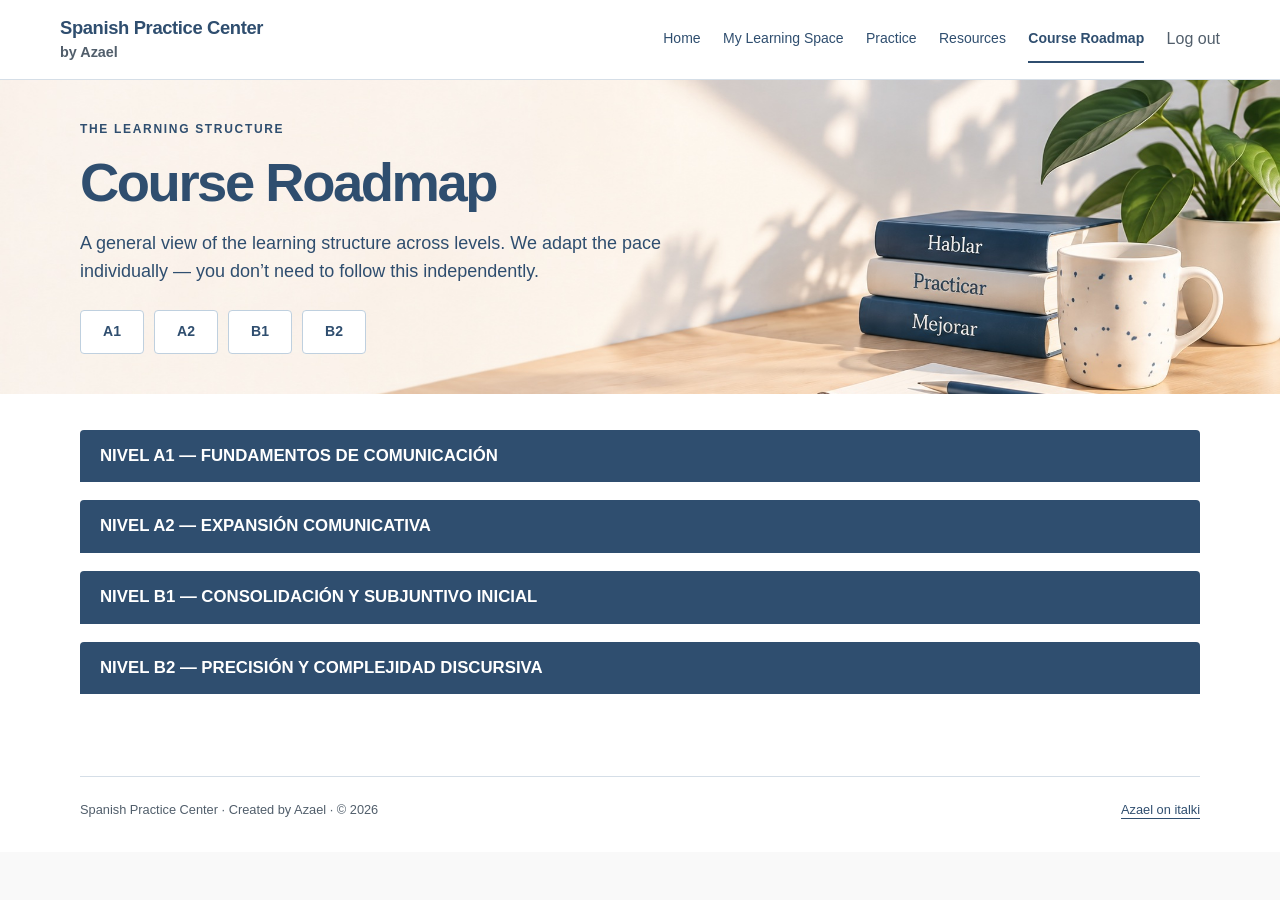
==== commit 6639550e: "Update site branding attribution" ====
--- a/course-roadmap.html
+++ b/course-roadmap.html
@@ -56,7 +56,7 @@
   .roadmap-page .roadmap summary::before { transition:none; }
 }
 </style></head>
-<body class="roadmap-page"><a class="skip" href="#main">Skip to content</a><header><div class="header-inner"><a class="brand" href="index.html"><strong>Spanish Practice Center</strong><span>with Azael</span></a><button class="menu-toggle" aria-expanded="false" aria-controls="navigation" hidden>Menu</button><nav id="navigation" aria-label="Main navigation"><a href="index.html">Home</a><a href="my-learning-space.html">My Learning Space</a><a href="practice.html">Practice</a><a href="resources.html">Resources</a><a href="course-roadmap.html" aria-current="page">Course Roadmap</a></nav></div></header><main id="main"><section class="roadmap-hero" aria-labelledby="roadmap-title"><img class="roadmap-hero-image" src="assets/practice-hero.jpg" alt="" width="2172" height="724" fetchpriority="high"><div class="roadmap-container"><div class="roadmap-hero-copy"><p class="eyebrow">THE LEARNING STRUCTURE</p><h1 id="roadmap-title">Course Roadmap</h1><p class="lede">A general view of the learning structure across levels. We adapt the pace individually — you don’t need to follow this independently.</p><nav class="level-links" aria-label="Jump to level"><a href="#level-0" aria-expanded="false" aria-controls="level-0-content">A1</a><a href="#level-1" aria-expanded="false" aria-controls="level-1-content">A2</a><a href="#level-2" aria-expanded="false" aria-controls="level-2-content">B1</a><a href="#level-3" aria-expanded="false" aria-controls="level-3-content">B2</a></nav></div></div></section><div class="roadmap-container roadmap-content"><div class="roadmap"><section id="level-0" lang="es"><div class="level-heading"><h2><button type="button" class="level-toggle" aria-expanded="false" aria-controls="level-0-content">NIVEL A1 — FUNDAMENTOS DE COMUNICACIÓN</button></h2></div><div class="level-content" id="level-0-content" hidden><details><summary>Unidad 1 — Presentarse y dar información personal</summary><p>Gramática principal: Ser, estar, tener, llamarse · Presente regular</p></details><details><summary>Unidad 2 — Hablar de metas y razones para aprender</summary><p>Gramática principal: Presente de indicativo · Pronombres sujeto · Preposiciones básicas</p></details><details><summary>Unidad 3 — Ubicar lugares y pedir información básica</summary><p>Gramática principal: Estar · Hay · Interrogativos · Cuantificadores</p></details><details><summary>Unidad 4 — Expresar preferencias y planes simples</summary><p>Gramática principal: Demostrativos · Tener que + infinitivo · Verbo ir</p></details><details><summary>Unidad 5 — Hablar de relaciones y gustos</summary><p>Gramática principal: Posesivos · Verbo gustar</p></details><details><summary>Unidad 6 — Describir la rutina diaria</summary><p>Gramática principal: Presente irregular · Reflexivos · Marcadores temporales</p></details><details><summary>Unidad 7 — Hablar de comida y hábitos</summary><p>Gramática principal: Forma impersonal con se · Verbos poner y traer</p></details><details><summary>Unidad 8 — Describir lugares y barrios</summary><p>Gramática principal: Cuantificadores · Preposiciones de lugar</p></details><details><summary>Unidad 9 — Hablar de habilidades y experiencias</summary><p>Gramática principal: Saber + infinitivo · Pretérito perfecto</p></details><details><summary>Unidad 10 — Contar eventos del pasado</summary><p>Gramática principal: Pretérito indefinido · Marcadores del pasado</p></details></div></section><section id="level-1" lang="es"><div class="level-heading"><h2><button type="button" class="level-toggle" aria-expanded="false" aria-controls="level-1-content">NIVEL A2 — EXPANSIÓN COMUNICATIVA</button></h2></div><div class="level-content" id="level-1-content" hidden><details><summary>Unidad 1 — Hablar de la experiencia de aprender español</summary><p>Gramática principal: Presente irregular · Verbos reflexivos · Duración con desde / hace</p></details><details><summary>Unidad 2 — Narrar experiencias pasadas</summary><p>Gramática principal: Pretérito indefinido · Marcadores temporales</p></details><details><summary>Unidad 3 — Describir la casa y el entorno</summary><p>Gramática principal: Comparativos · Ser vs estar · Preposiciones</p></details><details><summary>Unidad 4 — Interactuar en conversaciones cotidianas</summary><p>Gramática principal: Condicional de cortesía · Estar + gerundio</p></details><details><summary>Unidad 5 — Hablar de planes y actividades de ocio</summary><p>Gramática principal: Ir a + infinitivo · Pretérito perfecto</p></details><details><summary>Unidad 6 — Hablar de comida y hábitos alimentarios</summary><p>Gramática principal: Pronombres OD · Impersonal con se</p></details><details><summary>Unidad 7 — Valorar experiencias y actividades</summary><p>Gramática principal: Perfecto vs indefinido · Valoraciones</p></details><details><summary>Unidad 8 — Dar instrucciones y recomendaciones simples</summary><p>Gramática principal: Imperativo afirmativo · Verbos de estado</p></details><details><summary>Unidad 9 — Comparar pasado y presente</summary><p>Gramática principal: Pretérito imperfecto · Contraste pasado-presente</p></details><details><summary>Unidad 10 — Narrar acontecimientos importantes</summary><p>Gramática principal: Indefinido irregular · Contraste de pasados</p></details></div></section><section id="level-2" lang="es"><div class="level-heading"><h2><button type="button" class="level-toggle" aria-expanded="false" aria-controls="level-2-content">NIVEL B1 — CONSOLIDACIÓN Y SUBJUNTIVO INICIAL</button></h2></div><div class="level-content" id="level-2-content" hidden><details><summary>Unidad 1 — Experiencias y cambios personales</summary><p>Gramática principal: Contraste de pasados · Perífrasis de continuidad</p></details><details><summary>Unidad 2 — Futuro y predicciones</summary><p>Gramática principal: Futuro simple · Condicional básico</p></details><details><summary>Unidad 3 — Normas sociales</summary><p>Gramática principal: Obligación · Prohibición · Soler + infinitivo</p></details><details><summary>Unidad 4 — Deseos y reacciones</summary><p>Gramática principal: Subjuntivo de deseo</p></details><details><summary>Unidad 5 — Narración oral</summary><p>Gramática principal: Presente narrativo · Pluscuamperfecto</p></details><details><summary>Unidad 6 — Recomendaciones y órdenes</summary><p>Gramática principal: Imperativo · Pronombres combinados</p></details><details><summary>Unidad 7 — Reclamos y soluciones</summary><p>Gramática principal: Subjuntivo de influencia</p></details><details><summary>Unidad 8 — Comunicación indirecta</summary><p>Gramática principal: Estilo indirecto</p></details><details><summary>Unidad 9 — Emociones y conflictos</summary><p>Gramática principal: Subjuntivo emocional</p></details><details><summary>Unidad 10 — Descripción avanzada</summary><p>Gramática principal: Superlativos · Relativas básicas</p></details><details><summary>Unidad 11 — Opinión social</summary><p>Gramática principal: Subjuntivo de opinión · Condicional</p></details><details><summary>Unidad 12 — Probabilidad avanzada</summary><p>Gramática principal: Futuro perfecto · Condicional</p></details><details><summary>Unidad 13 — Relativas avanzadas</summary><p>Gramática principal: Relativas indicativo vs subjuntivo</p></details><details><summary>Unidad 14 — Reacciones formales</summary><p>Gramática principal: Perfecto de subjuntivo</p></details></div></section><section id="level-3" lang="es"><div class="level-heading"><h2><button type="button" class="level-toggle" aria-expanded="false" aria-controls="level-3-content">NIVEL B2 — PRECISIÓN Y COMPLEJIDAD DISCURSIVA</button></h2></div><div class="level-content" id="level-3-content" hidden><details><summary>Unidad 1 — Consejos, juicios y exigencias formales</summary><p>Gramática principal: Subjuntivo presente e imperfecto</p></details><details><summary>Unidad 2 — Discurso referido avanzado</summary><p>Gramática principal: Estilo indirecto avanzado</p></details><details><summary>Unidad 3 — Descripción avanzada y relativas</summary><p>Gramática principal: Relativas complejas</p></details><details><summary>Unidad 4 — Procesos y cambios</summary><p>Gramática principal: Perífrasis verbales avanzadas</p></details><details><summary>Unidad 5 — Argumentación y opinión avanzada</summary><p>Gramática principal: Conectores argumentativos</p></details><details><summary>Unidad 6 — Hipótesis y condicionales complejos</summary><p>Gramática principal: Condicionales irreales</p></details><details><summary>Unidad 7 — Valoración y pasiva</summary><p>Gramática principal: Voz pasiva</p></details><details><summary>Unidad 8 — Comparación avanzada</summary><p>Gramática principal: Comparativos complejos · Como si + subjuntivo</p></details><details><summary>Unidad 9 — Matiz y atenuación</summary><p>Gramática principal: Atenuadores e intensificadores</p></details><details><summary>Unidad 10 — Emociones y rectificación</summary><p>Gramática principal: Subjuntivo en reacción emocional</p></details><details><summary>Unidad 11 — Contraste y concesión</summary><p>Gramática principal: Aunque + indicativo / subjuntivo</p></details><details><summary>Unidad 12 — Reclamos y finalidad</summary><p>Gramática principal: Oraciones finales · Subjuntivo formal</p></details></div></section></div></div></main><footer><span>Spanish Practice Center · with Azael</span><a class="" href="https://www.italki.com/en/teacher/1284133">Azael on italki</a></footer><script>
+<body class="roadmap-page"><a class="skip" href="#main">Skip to content</a><header><div class="header-inner"><a class="brand" href="index.html"><strong>Spanish Practice Center</strong><span>by Azael</span></a><button class="menu-toggle" aria-expanded="false" aria-controls="navigation" hidden>Menu</button><nav id="navigation" aria-label="Main navigation"><a href="index.html">Home</a><a href="my-learning-space.html">My Learning Space</a><a href="practice.html">Practice</a><a href="resources.html">Resources</a><a href="course-roadmap.html" aria-current="page">Course Roadmap</a></nav></div></header><main id="main"><section class="roadmap-hero" aria-labelledby="roadmap-title"><img class="roadmap-hero-image" src="assets/practice-hero.jpg" alt="" width="2172" height="724" fetchpriority="high"><div class="roadmap-container"><div class="roadmap-hero-copy"><p class="eyebrow">THE LEARNING STRUCTURE</p><h1 id="roadmap-title">Course Roadmap</h1><p class="lede">A general view of the learning structure across levels. We adapt the pace individually — you don’t need to follow this independently.</p><nav class="level-links" aria-label="Jump to level"><a href="#level-0" aria-expanded="false" aria-controls="level-0-content">A1</a><a href="#level-1" aria-expanded="false" aria-controls="level-1-content">A2</a><a href="#level-2" aria-expanded="false" aria-controls="level-2-content">B1</a><a href="#level-3" aria-expanded="false" aria-controls="level-3-content">B2</a></nav></div></div></section><div class="roadmap-container roadmap-content"><div class="roadmap"><section id="level-0" lang="es"><div class="level-heading"><h2><button type="button" class="level-toggle" aria-expanded="false" aria-controls="level-0-content">NIVEL A1 — FUNDAMENTOS DE COMUNICACIÓN</button></h2></div><div class="level-content" id="level-0-content" hidden><details><summary>Unidad 1 — Presentarse y dar información personal</summary><p>Gramática principal: Ser, estar, tener, llamarse · Presente regular</p></details><details><summary>Unidad 2 — Hablar de metas y razones para aprender</summary><p>Gramática principal: Presente de indicativo · Pronombres sujeto · Preposiciones básicas</p></details><details><summary>Unidad 3 — Ubicar lugares y pedir información básica</summary><p>Gramática principal: Estar · Hay · Interrogativos · Cuantificadores</p></details><details><summary>Unidad 4 — Expresar preferencias y planes simples</summary><p>Gramática principal: Demostrativos · Tener que + infinitivo · Verbo ir</p></details><details><summary>Unidad 5 — Hablar de relaciones y gustos</summary><p>Gramática principal: Posesivos · Verbo gustar</p></details><details><summary>Unidad 6 — Describir la rutina diaria</summary><p>Gramática principal: Presente irregular · Reflexivos · Marcadores temporales</p></details><details><summary>Unidad 7 — Hablar de comida y hábitos</summary><p>Gramática principal: Forma impersonal con se · Verbos poner y traer</p></details><details><summary>Unidad 8 — Describir lugares y barrios</summary><p>Gramática principal: Cuantificadores · Preposiciones de lugar</p></details><details><summary>Unidad 9 — Hablar de habilidades y experiencias</summary><p>Gramática principal: Saber + infinitivo · Pretérito perfecto</p></details><details><summary>Unidad 10 — Contar eventos del pasado</summary><p>Gramática principal: Pretérito indefinido · Marcadores del pasado</p></details></div></section><section id="level-1" lang="es"><div class="level-heading"><h2><button type="button" class="level-toggle" aria-expanded="false" aria-controls="level-1-content">NIVEL A2 — EXPANSIÓN COMUNICATIVA</button></h2></div><div class="level-content" id="level-1-content" hidden><details><summary>Unidad 1 — Hablar de la experiencia de aprender español</summary><p>Gramática principal: Presente irregular · Verbos reflexivos · Duración con desde / hace</p></details><details><summary>Unidad 2 — Narrar experiencias pasadas</summary><p>Gramática principal: Pretérito indefinido · Marcadores temporales</p></details><details><summary>Unidad 3 — Describir la casa y el entorno</summary><p>Gramática principal: Comparativos · Ser vs estar · Preposiciones</p></details><details><summary>Unidad 4 — Interactuar en conversaciones cotidianas</summary><p>Gramática principal: Condicional de cortesía · Estar + gerundio</p></details><details><summary>Unidad 5 — Hablar de planes y actividades de ocio</summary><p>Gramática principal: Ir a + infinitivo · Pretérito perfecto</p></details><details><summary>Unidad 6 — Hablar de comida y hábitos alimentarios</summary><p>Gramática principal: Pronombres OD · Impersonal con se</p></details><details><summary>Unidad 7 — Valorar experiencias y actividades</summary><p>Gramática principal: Perfecto vs indefinido · Valoraciones</p></details><details><summary>Unidad 8 — Dar instrucciones y recomendaciones simples</summary><p>Gramática principal: Imperativo afirmativo · Verbos de estado</p></details><details><summary>Unidad 9 — Comparar pasado y presente</summary><p>Gramática principal: Pretérito imperfecto · Contraste pasado-presente</p></details><details><summary>Unidad 10 — Narrar acontecimientos importantes</summary><p>Gramática principal: Indefinido irregular · Contraste de pasados</p></details></div></section><section id="level-2" lang="es"><div class="level-heading"><h2><button type="button" class="level-toggle" aria-expanded="false" aria-controls="level-2-content">NIVEL B1 — CONSOLIDACIÓN Y SUBJUNTIVO INICIAL</button></h2></div><div class="level-content" id="level-2-content" hidden><details><summary>Unidad 1 — Experiencias y cambios personales</summary><p>Gramática principal: Contraste de pasados · Perífrasis de continuidad</p></details><details><summary>Unidad 2 — Futuro y predicciones</summary><p>Gramática principal: Futuro simple · Condicional básico</p></details><details><summary>Unidad 3 — Normas sociales</summary><p>Gramática principal: Obligación · Prohibición · Soler + infinitivo</p></details><details><summary>Unidad 4 — Deseos y reacciones</summary><p>Gramática principal: Subjuntivo de deseo</p></details><details><summary>Unidad 5 — Narración oral</summary><p>Gramática principal: Presente narrativo · Pluscuamperfecto</p></details><details><summary>Unidad 6 — Recomendaciones y órdenes</summary><p>Gramática principal: Imperativo · Pronombres combinados</p></details><details><summary>Unidad 7 — Reclamos y soluciones</summary><p>Gramática principal: Subjuntivo de influencia</p></details><details><summary>Unidad 8 — Comunicación indirecta</summary><p>Gramática principal: Estilo indirecto</p></details><details><summary>Unidad 9 — Emociones y conflictos</summary><p>Gramática principal: Subjuntivo emocional</p></details><details><summary>Unidad 10 — Descripción avanzada</summary><p>Gramática principal: Superlativos · Relativas básicas</p></details><details><summary>Unidad 11 — Opinión social</summary><p>Gramática principal: Subjuntivo de opinión · Condicional</p></details><details><summary>Unidad 12 — Probabilidad avanzada</summary><p>Gramática principal: Futuro perfecto · Condicional</p></details><details><summary>Unidad 13 — Relativas avanzadas</summary><p>Gramática principal: Relativas indicativo vs subjuntivo</p></details><details><summary>Unidad 14 — Reacciones formales</summary><p>Gramática principal: Perfecto de subjuntivo</p></details></div></section><section id="level-3" lang="es"><div class="level-heading"><h2><button type="button" class="level-toggle" aria-expanded="false" aria-controls="level-3-content">NIVEL B2 — PRECISIÓN Y COMPLEJIDAD DISCURSIVA</button></h2></div><div class="level-content" id="level-3-content" hidden><details><summary>Unidad 1 — Consejos, juicios y exigencias formales</summary><p>Gramática principal: Subjuntivo presente e imperfecto</p></details><details><summary>Unidad 2 — Discurso referido avanzado</summary><p>Gramática principal: Estilo indirecto avanzado</p></details><details><summary>Unidad 3 — Descripción avanzada y relativas</summary><p>Gramática principal: Relativas complejas</p></details><details><summary>Unidad 4 — Procesos y cambios</summary><p>Gramática principal: Perífrasis verbales avanzadas</p></details><details><summary>Unidad 5 — Argumentación y opinión avanzada</summary><p>Gramática principal: Conectores argumentativos</p></details><details><summary>Unidad 6 — Hipótesis y condicionales complejos</summary><p>Gramática principal: Condicionales irreales</p></details><details><summary>Unidad 7 — Valoración y pasiva</summary><p>Gramática principal: Voz pasiva</p></details><details><summary>Unidad 8 — Comparación avanzada</summary><p>Gramática principal: Comparativos complejos · Como si + subjuntivo</p></details><details><summary>Unidad 9 — Matiz y atenuación</summary><p>Gramática principal: Atenuadores e intensificadores</p></details><details><summary>Unidad 10 — Emociones y rectificación</summary><p>Gramática principal: Subjuntivo en reacción emocional</p></details><details><summary>Unidad 11 — Contraste y concesión</summary><p>Gramática principal: Aunque + indicativo / subjuntivo</p></details><details><summary>Unidad 12 — Reclamos y finalidad</summary><p>Gramática principal: Oraciones finales · Subjuntivo formal</p></details></div></section></div></div></main><footer><span>Spanish Practice Center · Created by Azael · © 2026</span><a class="" href="https://www.italki.com/en/teacher/1284133">Azael on italki</a></footer><script>
 const levelLinks = [...document.querySelectorAll('.level-links a[aria-controls]')];
 const levelSections = levelLinks.map(link => document.querySelector(link.getAttribute('href')));
 
--- a/assets/styles.css
+++ b/assets/styles.css
@@ -1 +1 @@
-:root{--ink:#1c1c1c;--blue:#2f4e6f;--accent:#4f79a7;--paper:#f9f9f9;--soft:#eef3f8;--line:#d5dee7;--muted:#515e6b;font-family:Arial,Helvetica,sans-serif;color:var(--ink);background:var(--paper);font-size:16px;line-height:1.6}*{box-sizing:border-box}body{margin:0}a{color:var(--blue);text-underline-offset:4px}a:hover{text-decoration-thickness:2px}a,button,input,summary{-webkit-tap-highlight-color:transparent}a:focus-visible,button:focus-visible,summary:focus-visible,input:focus-visible{outline:3px solid #986019;outline-offset:5px}button,input{font:inherit}button,summary{cursor:pointer}.skip{position:absolute;top:-100px;left:1rem;padding:.7rem 1rem;background:white;z-index:10}.skip:focus{top:1rem}header{border-bottom:1px solid var(--line);background:#fff}.header-inner{max-width:1200px;margin:auto;padding:1.15rem 1.25rem;display:flex;align-items:center;justify-content:space-between;gap:2rem}.brand{text-decoration:none;line-height:1.35;flex-shrink:0}.brand strong{display:block;font-size:1.15rem;letter-spacing:-.02em}.brand span{font-size:.875rem;color:var(--muted)}nav{display:flex;gap:1.4rem;align-items:center}nav a{text-decoration:none;font-size:.875rem;padding:.7rem 0;border-bottom:2px solid transparent}nav a[aria-current=page]{border-color:var(--blue);font-weight:bold}nav a:hover{border-color:var(--accent)}main{max-width:1160px;margin:auto;padding:3rem 1.25rem 4rem;min-height:75vh}.intro{margin-bottom:2rem;max-width:780px}.eyebrow{text-transform:uppercase;font-size:.8125rem;font-weight:700;letter-spacing:.12em;color:var(--blue);margin:0 0 .65rem}h1{font-size:clamp(2rem,4.5vw,3.4rem);letter-spacing:-.045em;line-height:1.12;font-weight:700;color:var(--blue);margin:0 0 1rem}h2{font-size:1.55rem;letter-spacing:-.025em;line-height:1.25;margin:0 0 .8rem}h3{font-size:1.075rem;line-height:1.4;margin:0 0 .35rem}p{margin:0 0 1rem}.lede{font-size:1.125rem;color:var(--muted);max-width:680px}.primary-grid,.tool-grid{display:grid;grid-template-columns:repeat(2,minmax(0,1fr));gap:1.25rem}.primary-card{padding:2rem;text-decoration:none;border:1px solid var(--line);border-radius:5px;display:flex;flex-direction:column;transition:border-color .15s,transform .15s}.primary-card:hover{transform:translateY(-2px);border-color:var(--accent)}.primary-card h2{font-size:1.9rem}.primary-card p:not(.eyebrow){max-width:390px}.primary-card.dark{background:var(--blue);color:white;border-color:var(--blue)}.dark .eyebrow{color:#dbe7f3}.primary-card.light{background:var(--soft);color:var(--blue)}.action{display:flex;justify-content:space-between;gap:1rem;font-weight:bold;margin-top:auto;padding-top:1.4rem}.today{display:grid;grid-template-columns:1fr 1fr;gap:3rem;margin-top:2.7rem;padding-bottom:2rem;border-bottom:1px solid var(--line)}.today p:not(.eyebrow){color:var(--muted);max-width:400px}.today ol{margin:0;padding-left:1.5rem}.today li{padding:.35rem 0 .6rem .3rem}.quick{padding-top:1.8rem}.quick>div{display:grid;grid-template-columns:1fr 1fr;gap:2rem}.quick a{text-decoration:none}.quick strong,.quick span{display:block}.quick span{font-size:.9375rem;color:var(--muted)}footer{max-width:1160px;margin:auto;border-top:1px solid var(--line);padding:1.4rem 1.25rem 2rem;display:flex;justify-content:space-between;gap:1rem;font-size:.875rem;color:var(--muted)}.lookup{display:grid;grid-template-columns:1.25fr 1fr;border:1px solid var(--line);background:white;border-radius:5px;overflow:hidden}.lookup>div{padding:2.3rem}.lookup aside{background:var(--soft);padding:2.3rem}.lookup form{margin-top:1.5rem;max-width:400px}label{display:block;font-weight:bold;margin-bottom:.4rem}input{width:100%;border:1px solid #7d8d9f;border-radius:3px;padding:.7rem .9rem;background:white;color:var(--ink)}input[aria-invalid=true]{border:2px solid #a32929}.button{display:inline-block;margin-top:1rem;border:1px solid var(--blue);border-radius:3px;background:var(--blue);color:#fff;padding:.75rem 1rem;text-decoration:none;font-weight:bold}.button:hover{background:#233d59}.button:disabled{opacity:.65;cursor:wait}#lookup-message{margin-top:1rem;font-size:.9375rem}#lookup-message:empty{display:none}.tool-card{padding:1.8rem;background:white;border:1px solid var(--line);border-top:3px solid var(--blue);border-radius:3px;display:flex;flex-direction:column}.tool-card p:not(.eyebrow){color:var(--muted)}.text-link{font-weight:bold;margin-top:auto}.note{margin-top:1.5rem;color:var(--muted);font-size:.9375rem}.resource-section{margin-top:2.2rem}.resource-list{border-top:1px solid var(--line)}.resource-row{display:flex;align-items:center;justify-content:space-between;gap:2rem;padding:1.2rem 0;border-bottom:1px solid var(--line);text-decoration:none}.resource-row p{margin:0;color:var(--muted);font-size:.9375rem}.resource-row:hover h3{text-decoration:underline}.pending{font-size:.8125rem;white-space:nowrap;color:var(--muted);background:#e9eef4;padding:.2rem .6rem;border-radius:3px}.roadmap-link{margin-top:2rem;padding:1.5rem;background:var(--soft)}.level-links{display:flex;gap:.75rem;margin:1.6rem 0 2.3rem}.level-links a{border:1px solid var(--line);padding:.45rem 1.2rem;text-decoration:none;font-weight:bold;border-radius:3px;background:#fff}.level-links a:hover{background:var(--soft)}.roadmap section{margin-bottom:2.6rem;scroll-margin-top:1rem}.level-heading{padding:1rem 1.2rem;background:var(--blue);color:white;border-radius:3px 3px 0 0}.level-heading h2{font-size:1.1rem;letter-spacing:.015em;margin:0}.roadmap details{background:white;border:1px solid var(--line);border-top:0}.roadmap summary{padding:1rem 1.25rem;font-weight:bold;color:var(--blue)}.roadmap summary:hover{background:var(--soft)}.roadmap details p{margin:0;padding:0 1.25rem 1.2rem 2.4rem;color:var(--muted)}.menu-toggle{padding:.5rem .8rem;color:var(--blue);background:white;border:1px solid var(--line);border-radius:3px}[hidden]{display:none!important}@media(max-width:980px){.header-inner{flex-wrap:wrap;gap:.8rem}nav{width:100%;justify-content:space-between;gap:1rem}.primary-card{padding:1.6rem}main{padding-top:2rem}}@media(max-width:640px){.header-inner{gap:1rem}.brand strong{font-size:1rem}.menu-toggle:not([hidden]){display:block}nav{flex-direction:column;align-items:stretch;gap:0}nav a{padding:.7rem .4rem}main{padding:1.8rem 1.25rem 3rem}.intro{margin-bottom:1.5rem}.lede{font-size:1rem}.primary-grid,.tool-grid,.today,.quick>div,.lookup{grid-template-columns:1fr}.primary-card{padding:1.5rem}.primary-card h2{font-size:1.65rem}.today{gap:1rem;margin-top:2rem}.quick>div{gap:1.2rem}.lookup>div,.lookup aside{padding:1.5rem}.resource-row{align-items:flex-start;gap:.6rem;flex-direction:column}.pending{white-space:normal}.level-links{gap:.5rem;justify-content:space-between}.level-links a{padding:.45rem .9rem}.roadmap summary{padding:1rem}.level-heading{padding:1rem}.roadmap details p{padding:0 1rem 1rem 1.4rem}footer{flex-direction:column}.tool-card{padding:1.5rem}}@media(prefers-reduced-motion:reduce){*,*:before,*:after{transition:none!important;scroll-behavior:auto!important}}
+:root{--ink:#1c1c1c;--blue:#2f4e6f;--accent:#4f79a7;--paper:#f9f9f9;--soft:#eef3f8;--line:#d5dee7;--muted:#515e6b;font-family:Arial,Helvetica,sans-serif;color:var(--ink);background:var(--paper);font-size:16px;line-height:1.6}*{box-sizing:border-box}body{margin:0}a{color:var(--blue);text-underline-offset:4px}a:hover{text-decoration-thickness:2px}a,button,input,summary{-webkit-tap-highlight-color:transparent}a:focus-visible,button:focus-visible,summary:focus-visible,input:focus-visible{outline:3px solid #986019;outline-offset:5px}button,input{font:inherit}button,summary{cursor:pointer}.skip{position:absolute;top:-100px;left:1rem;padding:.7rem 1rem;background:white;z-index:10}.skip:focus{top:1rem}header{border-bottom:1px solid var(--line);background:#fff}.header-inner{max-width:1200px;margin:auto;padding:1.15rem 1.25rem;display:flex;align-items:center;justify-content:space-between;gap:2rem}.brand{text-decoration:none;line-height:1.35;flex-shrink:0}.brand strong{display:block;font-size:1.15rem;letter-spacing:-.02em}.brand span{font-size:.9rem;color:var(--muted);font-weight:600}nav{display:flex;gap:1.4rem;align-items:center}nav a{text-decoration:none;font-size:.875rem;padding:.7rem 0;border-bottom:2px solid transparent}nav a[aria-current=page]{border-color:var(--blue);font-weight:bold}nav a:hover{border-color:var(--accent)}main{max-width:1160px;margin:auto;padding:3rem 1.25rem 4rem;min-height:75vh}.intro{margin-bottom:2rem;max-width:780px}.eyebrow{text-transform:uppercase;font-size:.8125rem;font-weight:700;letter-spacing:.12em;color:var(--blue);margin:0 0 .65rem}h1{font-size:clamp(2rem,4.5vw,3.4rem);letter-spacing:-.045em;line-height:1.12;font-weight:700;color:var(--blue);margin:0 0 1rem}h2{font-size:1.55rem;letter-spacing:-.025em;line-height:1.25;margin:0 0 .8rem}h3{font-size:1.075rem;line-height:1.4;margin:0 0 .35rem}p{margin:0 0 1rem}.lede{font-size:1.125rem;color:var(--muted);max-width:680px}.primary-grid,.tool-grid{display:grid;grid-template-columns:repeat(2,minmax(0,1fr));gap:1.25rem}.primary-card{padding:2rem;text-decoration:none;border:1px solid var(--line);border-radius:5px;display:flex;flex-direction:column;transition:border-color .15s,transform .15s}.primary-card:hover{transform:translateY(-2px);border-color:var(--accent)}.primary-card h2{font-size:1.9rem}.primary-card p:not(.eyebrow){max-width:390px}.primary-card.dark{background:var(--blue);color:white;border-color:var(--blue)}.dark .eyebrow{color:#dbe7f3}.primary-card.light{background:var(--soft);color:var(--blue)}.action{display:flex;justify-content:space-between;gap:1rem;font-weight:bold;margin-top:auto;padding-top:1.4rem}.today{display:grid;grid-template-columns:1fr 1fr;gap:3rem;margin-top:2.7rem;padding-bottom:2rem;border-bottom:1px solid var(--line)}.today p:not(.eyebrow){color:var(--muted);max-width:400px}.today ol{margin:0;padding-left:1.5rem}.today li{padding:.35rem 0 .6rem .3rem}.quick{padding-top:1.8rem}.quick>div{display:grid;grid-template-columns:1fr 1fr;gap:2rem}.quick a{text-decoration:none}.quick strong,.quick span{display:block}.quick span{font-size:.9375rem;color:var(--muted)}footer{max-width:1160px;margin:auto;border-top:1px solid var(--line);padding:1.4rem 1.25rem 2rem;display:flex;justify-content:space-between;gap:1rem;font-size:.9rem;color:var(--muted);font-weight:500}.lookup{display:grid;grid-template-columns:1.25fr 1fr;border:1px solid var(--line);background:white;border-radius:5px;overflow:hidden}.lookup>div{padding:2.3rem}.lookup aside{background:var(--soft);padding:2.3rem}.lookup form{margin-top:1.5rem;max-width:400px}label{display:block;font-weight:bold;margin-bottom:.4rem}input{width:100%;border:1px solid #7d8d9f;border-radius:3px;padding:.7rem .9rem;background:white;color:var(--ink)}input[aria-invalid=true]{border:2px solid #a32929}.button{display:inline-block;margin-top:1rem;border:1px solid var(--blue);border-radius:3px;background:var(--blue);color:#fff;padding:.75rem 1rem;text-decoration:none;font-weight:bold}.button:hover{background:#233d59}.button:disabled{opacity:.65;cursor:wait}#lookup-message{margin-top:1rem;font-size:.9375rem}#lookup-message:empty{display:none}.tool-card{padding:1.8rem;background:white;border:1px solid var(--line);border-top:3px solid var(--blue);border-radius:3px;display:flex;flex-direction:column}.tool-card p:not(.eyebrow){color:var(--muted)}.text-link{font-weight:bold;margin-top:auto}.note{margin-top:1.5rem;color:var(--muted);font-size:.9375rem}.resource-section{margin-top:2.2rem}.resource-list{border-top:1px solid var(--line)}.resource-row{display:flex;align-items:center;justify-content:space-between;gap:2rem;padding:1.2rem 0;border-bottom:1px solid var(--line);text-decoration:none}.resource-row p{margin:0;color:var(--muted);font-size:.9375rem}.resource-row:hover h3{text-decoration:underline}.pending{font-size:.8125rem;white-space:nowrap;color:var(--muted);background:#e9eef4;padding:.2rem .6rem;border-radius:3px}.roadmap-link{margin-top:2rem;padding:1.5rem;background:var(--soft)}.level-links{display:flex;gap:.75rem;margin:1.6rem 0 2.3rem}.level-links a{border:1px solid var(--line);padding:.45rem 1.2rem;text-decoration:none;font-weight:bold;border-radius:3px;background:#fff}.level-links a:hover{background:var(--soft)}.roadmap section{margin-bottom:2.6rem;scroll-margin-top:1rem}.level-heading{padding:1rem 1.2rem;background:var(--blue);color:white;border-radius:3px 3px 0 0}.level-heading h2{font-size:1.1rem;letter-spacing:.015em;margin:0}.roadmap details{background:white;border:1px solid var(--line);border-top:0}.roadmap summary{padding:1rem 1.25rem;font-weight:bold;color:var(--blue)}.roadmap summary:hover{background:var(--soft)}.roadmap details p{margin:0;padding:0 1.25rem 1.2rem 2.4rem;color:var(--muted)}.menu-toggle{padding:.5rem .8rem;color:var(--blue);background:white;border:1px solid var(--line);border-radius:3px}[hidden]{display:none!important}@media(max-width:980px){.header-inner{flex-wrap:wrap;gap:.8rem}nav{width:100%;justify-content:space-between;gap:1rem}.primary-card{padding:1.6rem}main{padding-top:2rem}}@media(max-width:640px){.header-inner{gap:1rem}.brand strong{font-size:1rem}.menu-toggle:not([hidden]){display:block}nav{flex-direction:column;align-items:stretch;gap:0}nav a{padding:.7rem .4rem}main{padding:1.8rem 1.25rem 3rem}.intro{margin-bottom:1.5rem}.lede{font-size:1rem}.primary-grid,.tool-grid,.today,.quick>div,.lookup{grid-template-columns:1fr}.primary-card{padding:1.5rem}.primary-card h2{font-size:1.65rem}.today{gap:1rem;margin-top:2rem}.quick>div{gap:1.2rem}.lookup>div,.lookup aside{padding:1.5rem}.resource-row{align-items:flex-start;gap:.6rem;flex-direction:column}.pending{white-space:normal}.level-links{gap:.5rem;justify-content:space-between}.level-links a{padding:.45rem .9rem}.roadmap summary{padding:1rem}.level-heading{padding:1rem}.roadmap details p{padding:0 1rem 1rem 1.4rem}footer{flex-direction:column}.tool-card{padding:1.5rem}}@media(prefers-reduced-motion:reduce){*,*:before,*:after{transition:none!important;scroll-behavior:auto!important}}
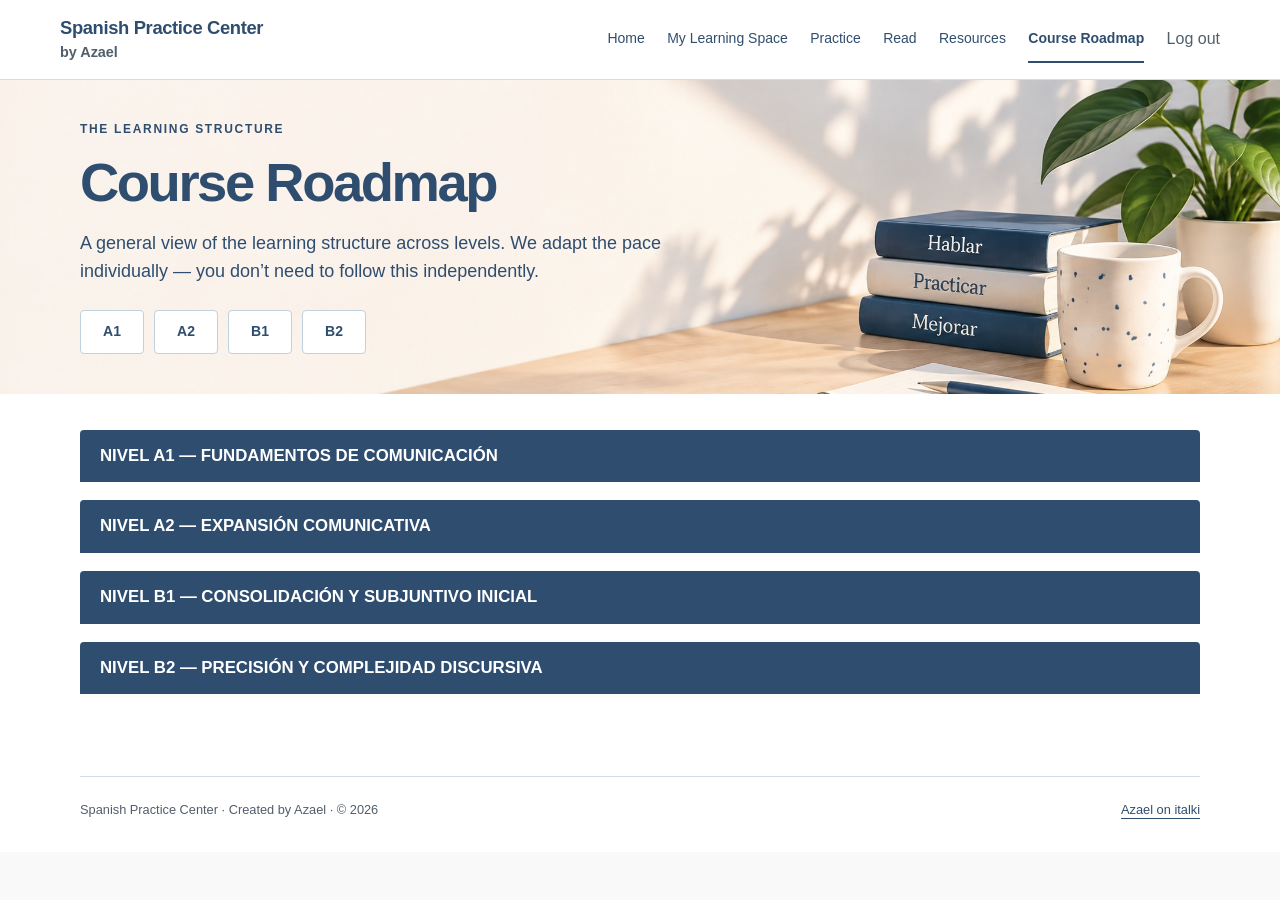
==== commit e640c668: "Implement protected Read library and interactive reading experience" ====
--- a/course-roadmap.html
+++ b/course-roadmap.html
@@ -56,7 +56,7 @@
   .roadmap-page .roadmap summary::before { transition:none; }
 }
 </style></head>
-<body class="roadmap-page"><a class="skip" href="#main">Skip to content</a><header><div class="header-inner"><a class="brand" href="index.html"><strong>Spanish Practice Center</strong><span>by Azael</span></a><button class="menu-toggle" aria-expanded="false" aria-controls="navigation" hidden>Menu</button><nav id="navigation" aria-label="Main navigation"><a href="index.html">Home</a><a href="my-learning-space.html">My Learning Space</a><a href="practice.html">Practice</a><a href="resources.html">Resources</a><a href="course-roadmap.html" aria-current="page">Course Roadmap</a></nav></div></header><main id="main"><section class="roadmap-hero" aria-labelledby="roadmap-title"><img class="roadmap-hero-image" src="assets/practice-hero.jpg" alt="" width="2172" height="724" fetchpriority="high"><div class="roadmap-container"><div class="roadmap-hero-copy"><p class="eyebrow">THE LEARNING STRUCTURE</p><h1 id="roadmap-title">Course Roadmap</h1><p class="lede">A general view of the learning structure across levels. We adapt the pace individually — you don’t need to follow this independently.</p><nav class="level-links" aria-label="Jump to level"><a href="#level-0" aria-expanded="false" aria-controls="level-0-content">A1</a><a href="#level-1" aria-expanded="false" aria-controls="level-1-content">A2</a><a href="#level-2" aria-expanded="false" aria-controls="level-2-content">B1</a><a href="#level-3" aria-expanded="false" aria-controls="level-3-content">B2</a></nav></div></div></section><div class="roadmap-container roadmap-content"><div class="roadmap"><section id="level-0" lang="es"><div class="level-heading"><h2><button type="button" class="level-toggle" aria-expanded="false" aria-controls="level-0-content">NIVEL A1 — FUNDAMENTOS DE COMUNICACIÓN</button></h2></div><div class="level-content" id="level-0-content" hidden><details><summary>Unidad 1 — Presentarse y dar información personal</summary><p>Gramática principal: Ser, estar, tener, llamarse · Presente regular</p></details><details><summary>Unidad 2 — Hablar de metas y razones para aprender</summary><p>Gramática principal: Presente de indicativo · Pronombres sujeto · Preposiciones básicas</p></details><details><summary>Unidad 3 — Ubicar lugares y pedir información básica</summary><p>Gramática principal: Estar · Hay · Interrogativos · Cuantificadores</p></details><details><summary>Unidad 4 — Expresar preferencias y planes simples</summary><p>Gramática principal: Demostrativos · Tener que + infinitivo · Verbo ir</p></details><details><summary>Unidad 5 — Hablar de relaciones y gustos</summary><p>Gramática principal: Posesivos · Verbo gustar</p></details><details><summary>Unidad 6 — Describir la rutina diaria</summary><p>Gramática principal: Presente irregular · Reflexivos · Marcadores temporales</p></details><details><summary>Unidad 7 — Hablar de comida y hábitos</summary><p>Gramática principal: Forma impersonal con se · Verbos poner y traer</p></details><details><summary>Unidad 8 — Describir lugares y barrios</summary><p>Gramática principal: Cuantificadores · Preposiciones de lugar</p></details><details><summary>Unidad 9 — Hablar de habilidades y experiencias</summary><p>Gramática principal: Saber + infinitivo · Pretérito perfecto</p></details><details><summary>Unidad 10 — Contar eventos del pasado</summary><p>Gramática principal: Pretérito indefinido · Marcadores del pasado</p></details></div></section><section id="level-1" lang="es"><div class="level-heading"><h2><button type="button" class="level-toggle" aria-expanded="false" aria-controls="level-1-content">NIVEL A2 — EXPANSIÓN COMUNICATIVA</button></h2></div><div class="level-content" id="level-1-content" hidden><details><summary>Unidad 1 — Hablar de la experiencia de aprender español</summary><p>Gramática principal: Presente irregular · Verbos reflexivos · Duración con desde / hace</p></details><details><summary>Unidad 2 — Narrar experiencias pasadas</summary><p>Gramática principal: Pretérito indefinido · Marcadores temporales</p></details><details><summary>Unidad 3 — Describir la casa y el entorno</summary><p>Gramática principal: Comparativos · Ser vs estar · Preposiciones</p></details><details><summary>Unidad 4 — Interactuar en conversaciones cotidianas</summary><p>Gramática principal: Condicional de cortesía · Estar + gerundio</p></details><details><summary>Unidad 5 — Hablar de planes y actividades de ocio</summary><p>Gramática principal: Ir a + infinitivo · Pretérito perfecto</p></details><details><summary>Unidad 6 — Hablar de comida y hábitos alimentarios</summary><p>Gramática principal: Pronombres OD · Impersonal con se</p></details><details><summary>Unidad 7 — Valorar experiencias y actividades</summary><p>Gramática principal: Perfecto vs indefinido · Valoraciones</p></details><details><summary>Unidad 8 — Dar instrucciones y recomendaciones simples</summary><p>Gramática principal: Imperativo afirmativo · Verbos de estado</p></details><details><summary>Unidad 9 — Comparar pasado y presente</summary><p>Gramática principal: Pretérito imperfecto · Contraste pasado-presente</p></details><details><summary>Unidad 10 — Narrar acontecimientos importantes</summary><p>Gramática principal: Indefinido irregular · Contraste de pasados</p></details></div></section><section id="level-2" lang="es"><div class="level-heading"><h2><button type="button" class="level-toggle" aria-expanded="false" aria-controls="level-2-content">NIVEL B1 — CONSOLIDACIÓN Y SUBJUNTIVO INICIAL</button></h2></div><div class="level-content" id="level-2-content" hidden><details><summary>Unidad 1 — Experiencias y cambios personales</summary><p>Gramática principal: Contraste de pasados · Perífrasis de continuidad</p></details><details><summary>Unidad 2 — Futuro y predicciones</summary><p>Gramática principal: Futuro simple · Condicional básico</p></details><details><summary>Unidad 3 — Normas sociales</summary><p>Gramática principal: Obligación · Prohibición · Soler + infinitivo</p></details><details><summary>Unidad 4 — Deseos y reacciones</summary><p>Gramática principal: Subjuntivo de deseo</p></details><details><summary>Unidad 5 — Narración oral</summary><p>Gramática principal: Presente narrativo · Pluscuamperfecto</p></details><details><summary>Unidad 6 — Recomendaciones y órdenes</summary><p>Gramática principal: Imperativo · Pronombres combinados</p></details><details><summary>Unidad 7 — Reclamos y soluciones</summary><p>Gramática principal: Subjuntivo de influencia</p></details><details><summary>Unidad 8 — Comunicación indirecta</summary><p>Gramática principal: Estilo indirecto</p></details><details><summary>Unidad 9 — Emociones y conflictos</summary><p>Gramática principal: Subjuntivo emocional</p></details><details><summary>Unidad 10 — Descripción avanzada</summary><p>Gramática principal: Superlativos · Relativas básicas</p></details><details><summary>Unidad 11 — Opinión social</summary><p>Gramática principal: Subjuntivo de opinión · Condicional</p></details><details><summary>Unidad 12 — Probabilidad avanzada</summary><p>Gramática principal: Futuro perfecto · Condicional</p></details><details><summary>Unidad 13 — Relativas avanzadas</summary><p>Gramática principal: Relativas indicativo vs subjuntivo</p></details><details><summary>Unidad 14 — Reacciones formales</summary><p>Gramática principal: Perfecto de subjuntivo</p></details></div></section><section id="level-3" lang="es"><div class="level-heading"><h2><button type="button" class="level-toggle" aria-expanded="false" aria-controls="level-3-content">NIVEL B2 — PRECISIÓN Y COMPLEJIDAD DISCURSIVA</button></h2></div><div class="level-content" id="level-3-content" hidden><details><summary>Unidad 1 — Consejos, juicios y exigencias formales</summary><p>Gramática principal: Subjuntivo presente e imperfecto</p></details><details><summary>Unidad 2 — Discurso referido avanzado</summary><p>Gramática principal: Estilo indirecto avanzado</p></details><details><summary>Unidad 3 — Descripción avanzada y relativas</summary><p>Gramática principal: Relativas complejas</p></details><details><summary>Unidad 4 — Procesos y cambios</summary><p>Gramática principal: Perífrasis verbales avanzadas</p></details><details><summary>Unidad 5 — Argumentación y opinión avanzada</summary><p>Gramática principal: Conectores argumentativos</p></details><details><summary>Unidad 6 — Hipótesis y condicionales complejos</summary><p>Gramática principal: Condicionales irreales</p></details><details><summary>Unidad 7 — Valoración y pasiva</summary><p>Gramática principal: Voz pasiva</p></details><details><summary>Unidad 8 — Comparación avanzada</summary><p>Gramática principal: Comparativos complejos · Como si + subjuntivo</p></details><details><summary>Unidad 9 — Matiz y atenuación</summary><p>Gramática principal: Atenuadores e intensificadores</p></details><details><summary>Unidad 10 — Emociones y rectificación</summary><p>Gramática principal: Subjuntivo en reacción emocional</p></details><details><summary>Unidad 11 — Contraste y concesión</summary><p>Gramática principal: Aunque + indicativo / subjuntivo</p></details><details><summary>Unidad 12 — Reclamos y finalidad</summary><p>Gramática principal: Oraciones finales · Subjuntivo formal</p></details></div></section></div></div></main><footer><span>Spanish Practice Center · Created by Azael · © 2026</span><a class="" href="https://www.italki.com/en/teacher/1284133">Azael on italki</a></footer><script>
+<body class="roadmap-page"><a class="skip" href="#main">Skip to content</a><header><div class="header-inner"><a class="brand" href="index.html"><strong>Spanish Practice Center</strong><span>by Azael</span></a><button class="menu-toggle" aria-expanded="false" aria-controls="navigation" hidden>Menu</button><nav id="navigation" aria-label="Main navigation"><a href="index.html">Home</a><a href="my-learning-space.html">My Learning Space</a><a href="practice.html">Practice</a><a href="read.html">Read</a><a href="resources.html">Resources</a><a href="course-roadmap.html" aria-current="page">Course Roadmap</a></nav></div></header><main id="main"><section class="roadmap-hero" aria-labelledby="roadmap-title"><img class="roadmap-hero-image" src="assets/practice-hero.jpg" alt="" width="2172" height="724" fetchpriority="high"><div class="roadmap-container"><div class="roadmap-hero-copy"><p class="eyebrow">THE LEARNING STRUCTURE</p><h1 id="roadmap-title">Course Roadmap</h1><p class="lede">A general view of the learning structure across levels. We adapt the pace individually — you don’t need to follow this independently.</p><nav class="level-links" aria-label="Jump to level"><a href="#level-0" aria-expanded="false" aria-controls="level-0-content">A1</a><a href="#level-1" aria-expanded="false" aria-controls="level-1-content">A2</a><a href="#level-2" aria-expanded="false" aria-controls="level-2-content">B1</a><a href="#level-3" aria-expanded="false" aria-controls="level-3-content">B2</a></nav></div></div></section><div class="roadmap-container roadmap-content"><div class="roadmap"><section id="level-0" lang="es"><div class="level-heading"><h2><button type="button" class="level-toggle" aria-expanded="false" aria-controls="level-0-content">NIVEL A1 — FUNDAMENTOS DE COMUNICACIÓN</button></h2></div><div class="level-content" id="level-0-content" hidden><details><summary>Unidad 1 — Presentarse y dar información personal</summary><p>Gramática principal: Ser, estar, tener, llamarse · Presente regular</p></details><details><summary>Unidad 2 — Hablar de metas y razones para aprender</summary><p>Gramática principal: Presente de indicativo · Pronombres sujeto · Preposiciones básicas</p></details><details><summary>Unidad 3 — Ubicar lugares y pedir información básica</summary><p>Gramática principal: Estar · Hay · Interrogativos · Cuantificadores</p></details><details><summary>Unidad 4 — Expresar preferencias y planes simples</summary><p>Gramática principal: Demostrativos · Tener que + infinitivo · Verbo ir</p></details><details><summary>Unidad 5 — Hablar de relaciones y gustos</summary><p>Gramática principal: Posesivos · Verbo gustar</p></details><details><summary>Unidad 6 — Describir la rutina diaria</summary><p>Gramática principal: Presente irregular · Reflexivos · Marcadores temporales</p></details><details><summary>Unidad 7 — Hablar de comida y hábitos</summary><p>Gramática principal: Forma impersonal con se · Verbos poner y traer</p></details><details><summary>Unidad 8 — Describir lugares y barrios</summary><p>Gramática principal: Cuantificadores · Preposiciones de lugar</p></details><details><summary>Unidad 9 — Hablar de habilidades y experiencias</summary><p>Gramática principal: Saber + infinitivo · Pretérito perfecto</p></details><details><summary>Unidad 10 — Contar eventos del pasado</summary><p>Gramática principal: Pretérito indefinido · Marcadores del pasado</p></details></div></section><section id="level-1" lang="es"><div class="level-heading"><h2><button type="button" class="level-toggle" aria-expanded="false" aria-controls="level-1-content">NIVEL A2 — EXPANSIÓN COMUNICATIVA</button></h2></div><div class="level-content" id="level-1-content" hidden><details><summary>Unidad 1 — Hablar de la experiencia de aprender español</summary><p>Gramática principal: Presente irregular · Verbos reflexivos · Duración con desde / hace</p></details><details><summary>Unidad 2 — Narrar experiencias pasadas</summary><p>Gramática principal: Pretérito indefinido · Marcadores temporales</p></details><details><summary>Unidad 3 — Describir la casa y el entorno</summary><p>Gramática principal: Comparativos · Ser vs estar · Preposiciones</p></details><details><summary>Unidad 4 — Interactuar en conversaciones cotidianas</summary><p>Gramática principal: Condicional de cortesía · Estar + gerundio</p></details><details><summary>Unidad 5 — Hablar de planes y actividades de ocio</summary><p>Gramática principal: Ir a + infinitivo · Pretérito perfecto</p></details><details><summary>Unidad 6 — Hablar de comida y hábitos alimentarios</summary><p>Gramática principal: Pronombres OD · Impersonal con se</p></details><details><summary>Unidad 7 — Valorar experiencias y actividades</summary><p>Gramática principal: Perfecto vs indefinido · Valoraciones</p></details><details><summary>Unidad 8 — Dar instrucciones y recomendaciones simples</summary><p>Gramática principal: Imperativo afirmativo · Verbos de estado</p></details><details><summary>Unidad 9 — Comparar pasado y presente</summary><p>Gramática principal: Pretérito imperfecto · Contraste pasado-presente</p></details><details><summary>Unidad 10 — Narrar acontecimientos importantes</summary><p>Gramática principal: Indefinido irregular · Contraste de pasados</p></details></div></section><section id="level-2" lang="es"><div class="level-heading"><h2><button type="button" class="level-toggle" aria-expanded="false" aria-controls="level-2-content">NIVEL B1 — CONSOLIDACIÓN Y SUBJUNTIVO INICIAL</button></h2></div><div class="level-content" id="level-2-content" hidden><details><summary>Unidad 1 — Experiencias y cambios personales</summary><p>Gramática principal: Contraste de pasados · Perífrasis de continuidad</p></details><details><summary>Unidad 2 — Futuro y predicciones</summary><p>Gramática principal: Futuro simple · Condicional básico</p></details><details><summary>Unidad 3 — Normas sociales</summary><p>Gramática principal: Obligación · Prohibición · Soler + infinitivo</p></details><details><summary>Unidad 4 — Deseos y reacciones</summary><p>Gramática principal: Subjuntivo de deseo</p></details><details><summary>Unidad 5 — Narración oral</summary><p>Gramática principal: Presente narrativo · Pluscuamperfecto</p></details><details><summary>Unidad 6 — Recomendaciones y órdenes</summary><p>Gramática principal: Imperativo · Pronombres combinados</p></details><details><summary>Unidad 7 — Reclamos y soluciones</summary><p>Gramática principal: Subjuntivo de influencia</p></details><details><summary>Unidad 8 — Comunicación indirecta</summary><p>Gramática principal: Estilo indirecto</p></details><details><summary>Unidad 9 — Emociones y conflictos</summary><p>Gramática principal: Subjuntivo emocional</p></details><details><summary>Unidad 10 — Descripción avanzada</summary><p>Gramática principal: Superlativos · Relativas básicas</p></details><details><summary>Unidad 11 — Opinión social</summary><p>Gramática principal: Subjuntivo de opinión · Condicional</p></details><details><summary>Unidad 12 — Probabilidad avanzada</summary><p>Gramática principal: Futuro perfecto · Condicional</p></details><details><summary>Unidad 13 — Relativas avanzadas</summary><p>Gramática principal: Relativas indicativo vs subjuntivo</p></details><details><summary>Unidad 14 — Reacciones formales</summary><p>Gramática principal: Perfecto de subjuntivo</p></details></div></section><section id="level-3" lang="es"><div class="level-heading"><h2><button type="button" class="level-toggle" aria-expanded="false" aria-controls="level-3-content">NIVEL B2 — PRECISIÓN Y COMPLEJIDAD DISCURSIVA</button></h2></div><div class="level-content" id="level-3-content" hidden><details><summary>Unidad 1 — Consejos, juicios y exigencias formales</summary><p>Gramática principal: Subjuntivo presente e imperfecto</p></details><details><summary>Unidad 2 — Discurso referido avanzado</summary><p>Gramática principal: Estilo indirecto avanzado</p></details><details><summary>Unidad 3 — Descripción avanzada y relativas</summary><p>Gramática principal: Relativas complejas</p></details><details><summary>Unidad 4 — Procesos y cambios</summary><p>Gramática principal: Perífrasis verbales avanzadas</p></details><details><summary>Unidad 5 — Argumentación y opinión avanzada</summary><p>Gramática principal: Conectores argumentativos</p></details><details><summary>Unidad 6 — Hipótesis y condicionales complejos</summary><p>Gramática principal: Condicionales irreales</p></details><details><summary>Unidad 7 — Valoración y pasiva</summary><p>Gramática principal: Voz pasiva</p></details><details><summary>Unidad 8 — Comparación avanzada</summary><p>Gramática principal: Comparativos complejos · Como si + subjuntivo</p></details><details><summary>Unidad 9 — Matiz y atenuación</summary><p>Gramática principal: Atenuadores e intensificadores</p></details><details><summary>Unidad 10 — Emociones y rectificación</summary><p>Gramática principal: Subjuntivo en reacción emocional</p></details><details><summary>Unidad 11 — Contraste y concesión</summary><p>Gramática principal: Aunque + indicativo / subjuntivo</p></details><details><summary>Unidad 12 — Reclamos y finalidad</summary><p>Gramática principal: Oraciones finales · Subjuntivo formal</p></details></div></section></div></div></main><footer><span>Spanish Practice Center · Created by Azael · © 2026</span><a class="" href="https://www.italki.com/en/teacher/1284133">Azael on italki</a></footer><script>
 const levelLinks = [...document.querySelectorAll('.level-links a[aria-controls]')];
 const levelSections = levelLinks.map(link => document.querySelector(link.getAttribute('href')));
 
--- a/assets/styles.css
+++ b/assets/styles.css
@@ -1 +1,4 @@
 :root{--ink:#1c1c1c;--blue:#2f4e6f;--accent:#4f79a7;--paper:#f9f9f9;--soft:#eef3f8;--line:#d5dee7;--muted:#515e6b;font-family:Arial,Helvetica,sans-serif;color:var(--ink);background:var(--paper);font-size:16px;line-height:1.6}*{box-sizing:border-box}body{margin:0}a{color:var(--blue);text-underline-offset:4px}a:hover{text-decoration-thickness:2px}a,button,input,summary{-webkit-tap-highlight-color:transparent}a:focus-visible,button:focus-visible,summary:focus-visible,input:focus-visible{outline:3px solid #986019;outline-offset:5px}button,input{font:inherit}button,summary{cursor:pointer}.skip{position:absolute;top:-100px;left:1rem;padding:.7rem 1rem;background:white;z-index:10}.skip:focus{top:1rem}header{border-bottom:1px solid var(--line);background:#fff}.header-inner{max-width:1200px;margin:auto;padding:1.15rem 1.25rem;display:flex;align-items:center;justify-content:space-between;gap:2rem}.brand{text-decoration:none;line-height:1.35;flex-shrink:0}.brand strong{display:block;font-size:1.15rem;letter-spacing:-.02em}.brand span{font-size:.9rem;color:var(--muted);font-weight:600}nav{display:flex;gap:1.4rem;align-items:center}nav a{text-decoration:none;font-size:.875rem;padding:.7rem 0;border-bottom:2px solid transparent}nav a[aria-current=page]{border-color:var(--blue);font-weight:bold}nav a:hover{border-color:var(--accent)}main{max-width:1160px;margin:auto;padding:3rem 1.25rem 4rem;min-height:75vh}.intro{margin-bottom:2rem;max-width:780px}.eyebrow{text-transform:uppercase;font-size:.8125rem;font-weight:700;letter-spacing:.12em;color:var(--blue);margin:0 0 .65rem}h1{font-size:clamp(2rem,4.5vw,3.4rem);letter-spacing:-.045em;line-height:1.12;font-weight:700;color:var(--blue);margin:0 0 1rem}h2{font-size:1.55rem;letter-spacing:-.025em;line-height:1.25;margin:0 0 .8rem}h3{font-size:1.075rem;line-height:1.4;margin:0 0 .35rem}p{margin:0 0 1rem}.lede{font-size:1.125rem;color:var(--muted);max-width:680px}.primary-grid,.tool-grid{display:grid;grid-template-columns:repeat(2,minmax(0,1fr));gap:1.25rem}.primary-card{padding:2rem;text-decoration:none;border:1px solid var(--line);border-radius:5px;display:flex;flex-direction:column;transition:border-color .15s,transform .15s}.primary-card:hover{transform:translateY(-2px);border-color:var(--accent)}.primary-card h2{font-size:1.9rem}.primary-card p:not(.eyebrow){max-width:390px}.primary-card.dark{background:var(--blue);color:white;border-color:var(--blue)}.dark .eyebrow{color:#dbe7f3}.primary-card.light{background:var(--soft);color:var(--blue)}.action{display:flex;justify-content:space-between;gap:1rem;font-weight:bold;margin-top:auto;padding-top:1.4rem}.today{display:grid;grid-template-columns:1fr 1fr;gap:3rem;margin-top:2.7rem;padding-bottom:2rem;border-bottom:1px solid var(--line)}.today p:not(.eyebrow){color:var(--muted);max-width:400px}.today ol{margin:0;padding-left:1.5rem}.today li{padding:.35rem 0 .6rem .3rem}.quick{padding-top:1.8rem}.quick>div{display:grid;grid-template-columns:1fr 1fr;gap:2rem}.quick a{text-decoration:none}.quick strong,.quick span{display:block}.quick span{font-size:.9375rem;color:var(--muted)}footer{max-width:1160px;margin:auto;border-top:1px solid var(--line);padding:1.4rem 1.25rem 2rem;display:flex;justify-content:space-between;gap:1rem;font-size:.9rem;color:var(--muted);font-weight:500}.lookup{display:grid;grid-template-columns:1.25fr 1fr;border:1px solid var(--line);background:white;border-radius:5px;overflow:hidden}.lookup>div{padding:2.3rem}.lookup aside{background:var(--soft);padding:2.3rem}.lookup form{margin-top:1.5rem;max-width:400px}label{display:block;font-weight:bold;margin-bottom:.4rem}input{width:100%;border:1px solid #7d8d9f;border-radius:3px;padding:.7rem .9rem;background:white;color:var(--ink)}input[aria-invalid=true]{border:2px solid #a32929}.button{display:inline-block;margin-top:1rem;border:1px solid var(--blue);border-radius:3px;background:var(--blue);color:#fff;padding:.75rem 1rem;text-decoration:none;font-weight:bold}.button:hover{background:#233d59}.button:disabled{opacity:.65;cursor:wait}#lookup-message{margin-top:1rem;font-size:.9375rem}#lookup-message:empty{display:none}.tool-card{padding:1.8rem;background:white;border:1px solid var(--line);border-top:3px solid var(--blue);border-radius:3px;display:flex;flex-direction:column}.tool-card p:not(.eyebrow){color:var(--muted)}.text-link{font-weight:bold;margin-top:auto}.note{margin-top:1.5rem;color:var(--muted);font-size:.9375rem}.resource-section{margin-top:2.2rem}.resource-list{border-top:1px solid var(--line)}.resource-row{display:flex;align-items:center;justify-content:space-between;gap:2rem;padding:1.2rem 0;border-bottom:1px solid var(--line);text-decoration:none}.resource-row p{margin:0;color:var(--muted);font-size:.9375rem}.resource-row:hover h3{text-decoration:underline}.pending{font-size:.8125rem;white-space:nowrap;color:var(--muted);background:#e9eef4;padding:.2rem .6rem;border-radius:3px}.roadmap-link{margin-top:2rem;padding:1.5rem;background:var(--soft)}.level-links{display:flex;gap:.75rem;margin:1.6rem 0 2.3rem}.level-links a{border:1px solid var(--line);padding:.45rem 1.2rem;text-decoration:none;font-weight:bold;border-radius:3px;background:#fff}.level-links a:hover{background:var(--soft)}.roadmap section{margin-bottom:2.6rem;scroll-margin-top:1rem}.level-heading{padding:1rem 1.2rem;background:var(--blue);color:white;border-radius:3px 3px 0 0}.level-heading h2{font-size:1.1rem;letter-spacing:.015em;margin:0}.roadmap details{background:white;border:1px solid var(--line);border-top:0}.roadmap summary{padding:1rem 1.25rem;font-weight:bold;color:var(--blue)}.roadmap summary:hover{background:var(--soft)}.roadmap details p{margin:0;padding:0 1.25rem 1.2rem 2.4rem;color:var(--muted)}.menu-toggle{padding:.5rem .8rem;color:var(--blue);background:white;border:1px solid var(--line);border-radius:3px}[hidden]{display:none!important}@media(max-width:980px){.header-inner{flex-wrap:wrap;gap:.8rem}nav{width:100%;justify-content:space-between;gap:1rem}.primary-card{padding:1.6rem}main{padding-top:2rem}}@media(max-width:640px){.header-inner{gap:1rem}.brand strong{font-size:1rem}.menu-toggle:not([hidden]){display:block}nav{flex-direction:column;align-items:stretch;gap:0}nav a{padding:.7rem .4rem}main{padding:1.8rem 1.25rem 3rem}.intro{margin-bottom:1.5rem}.lede{font-size:1rem}.primary-grid,.tool-grid,.today,.quick>div,.lookup{grid-template-columns:1fr}.primary-card{padding:1.5rem}.primary-card h2{font-size:1.65rem}.today{gap:1rem;margin-top:2rem}.quick>div{gap:1.2rem}.lookup>div,.lookup aside{padding:1.5rem}.resource-row{align-items:flex-start;gap:.6rem;flex-direction:column}.pending{white-space:normal}.level-links{gap:.5rem;justify-content:space-between}.level-links a{padding:.45rem .9rem}.roadmap summary{padding:1rem}.level-heading{padding:1rem}.roadmap details p{padding:0 1rem 1rem 1.4rem}footer{flex-direction:column}.tool-card{padding:1.5rem}}@media(prefers-reduced-motion:reduce){*,*:before,*:after{transition:none!important;scroll-behavior:auto!important}}
+
+/* Assistive-technology context without visible navigation metadata. */
+.sr-only{position:absolute;width:1px;height:1px;padding:0;margin:-1px;overflow:hidden;clip:rect(0,0,0,0);clip-path:inset(50%);white-space:nowrap;border:0}
